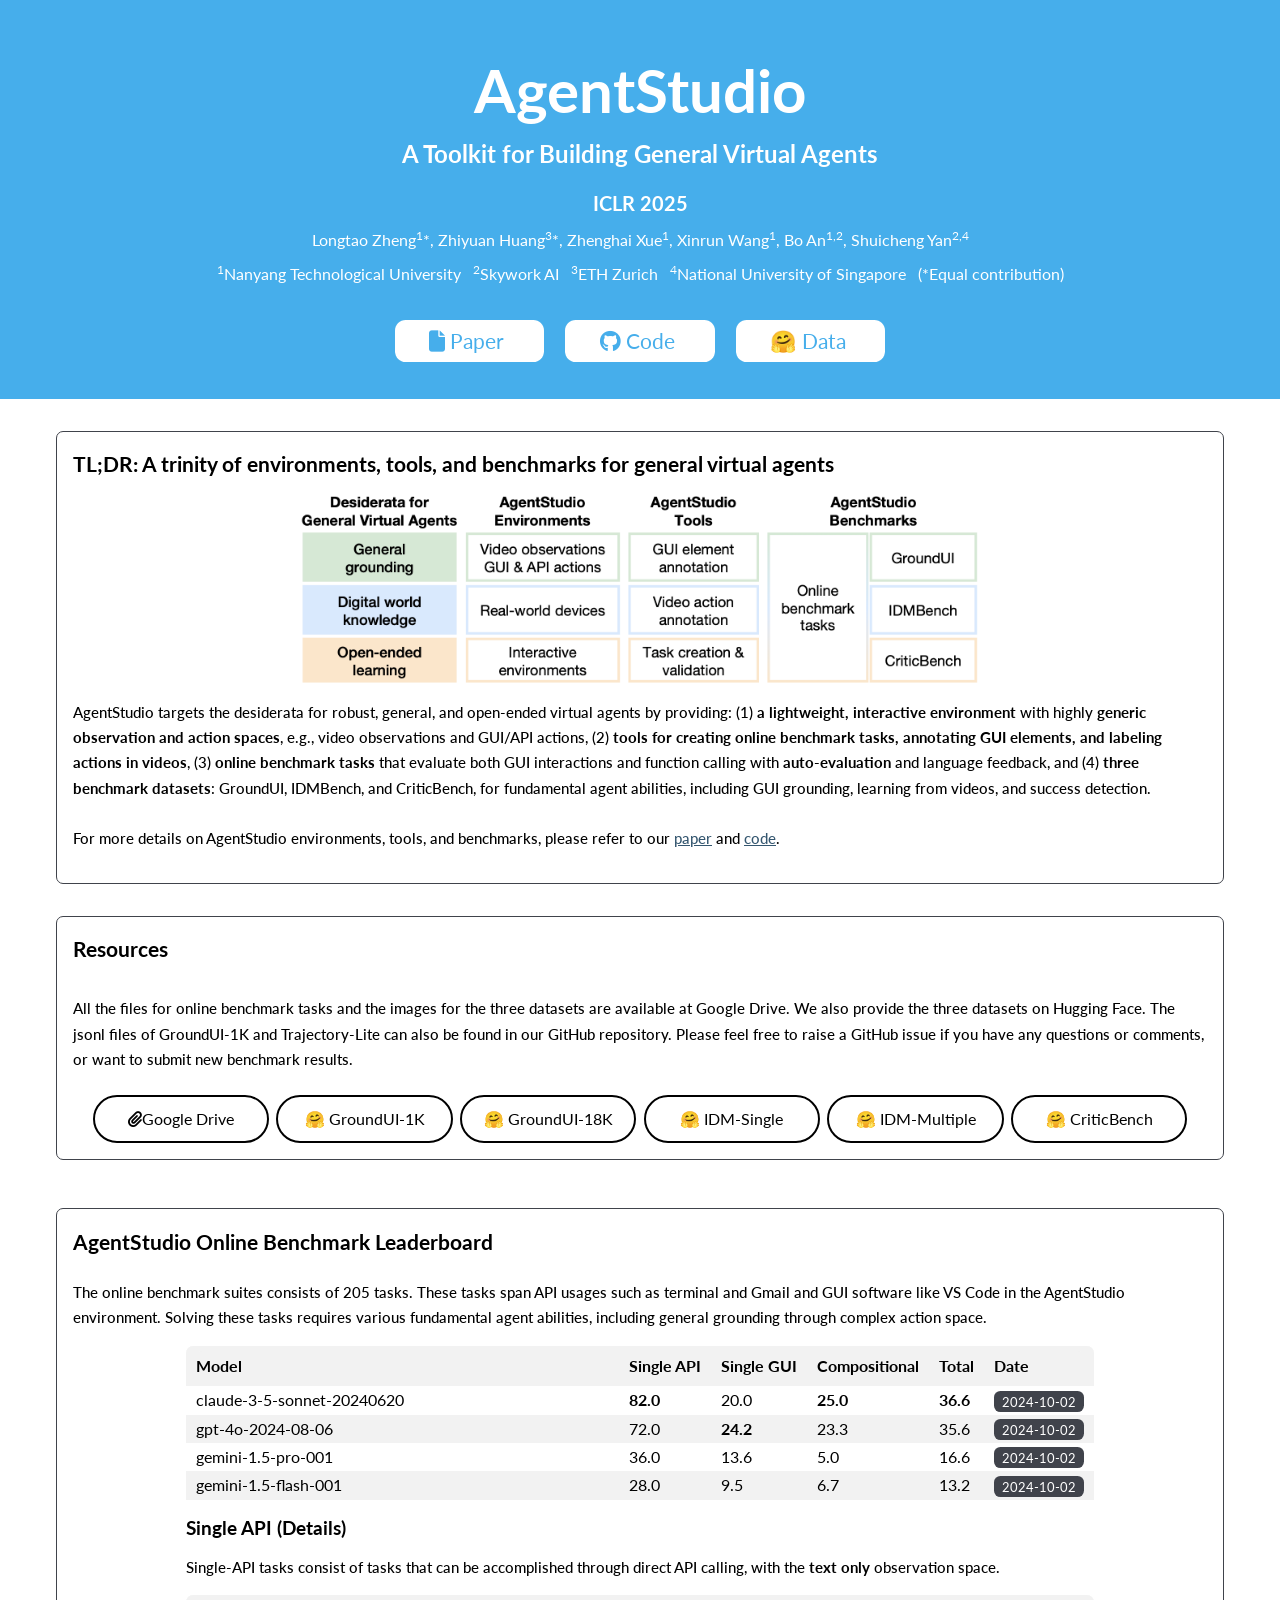
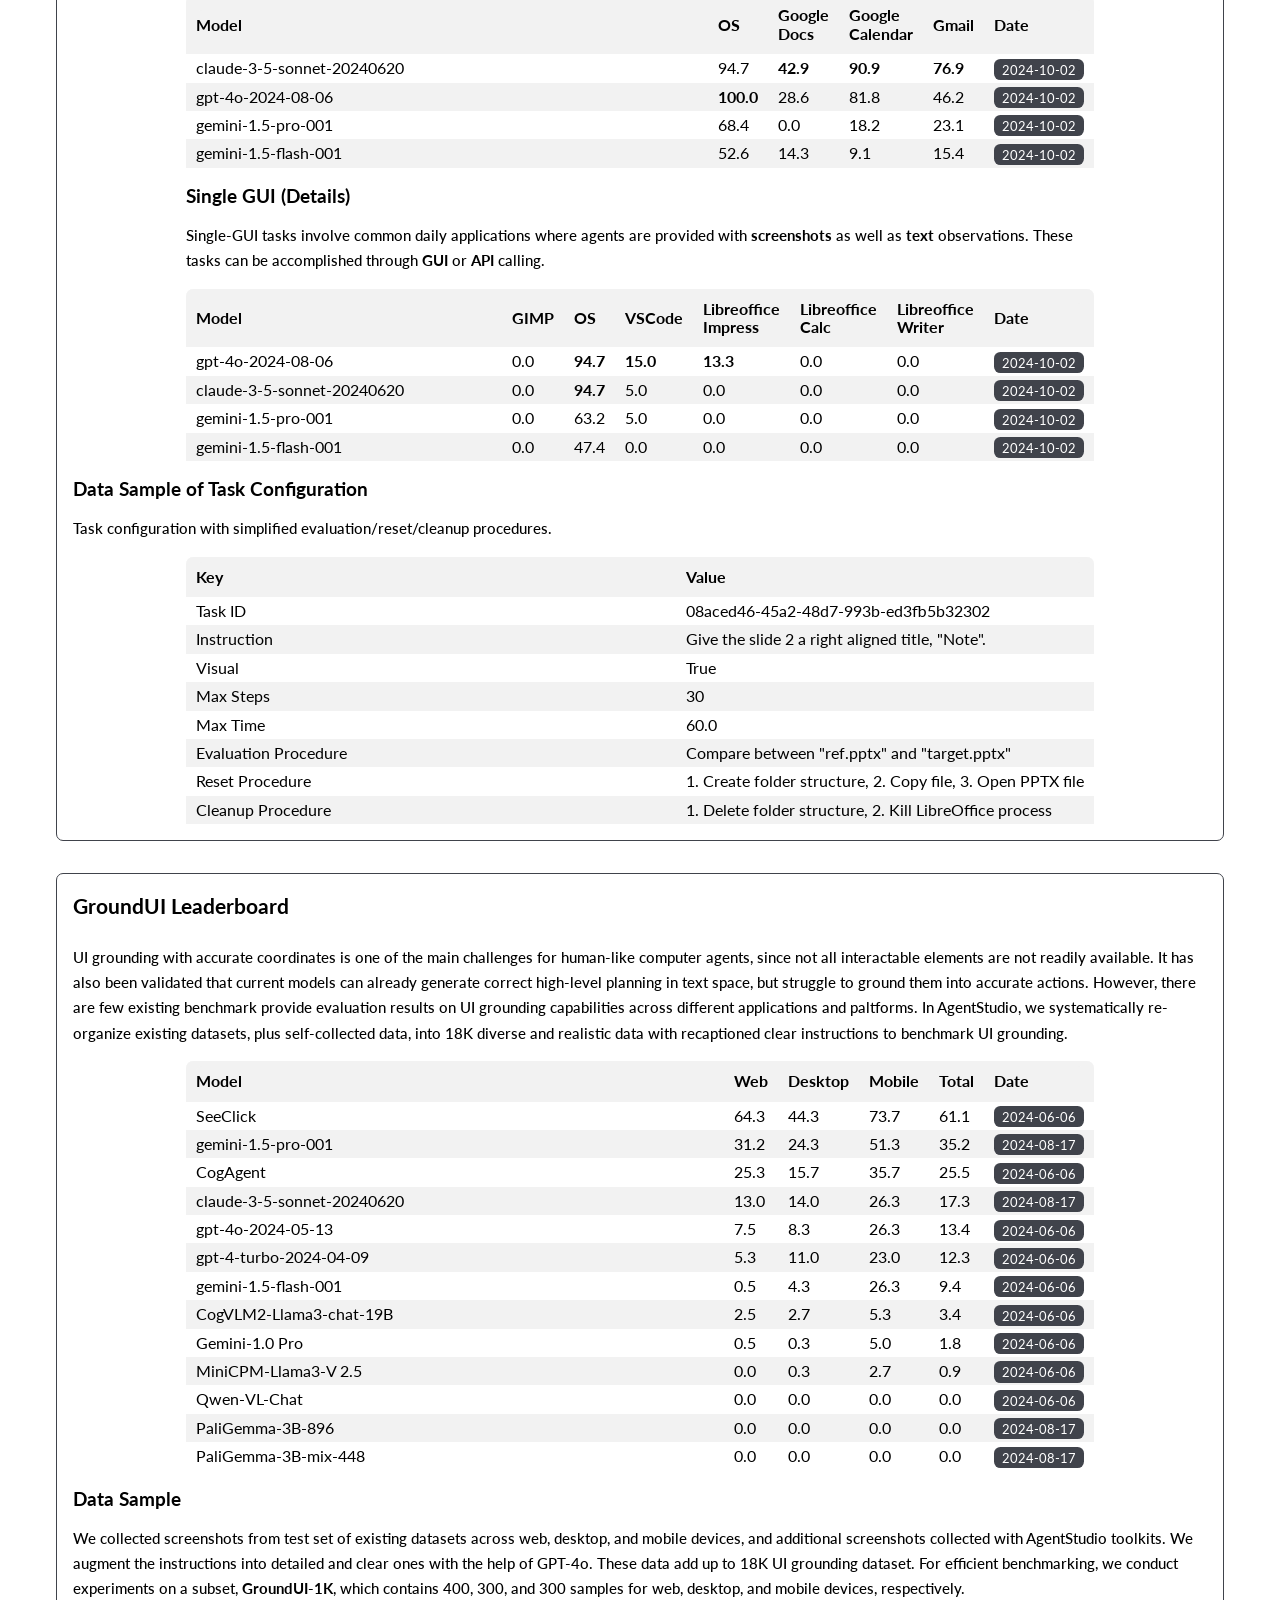
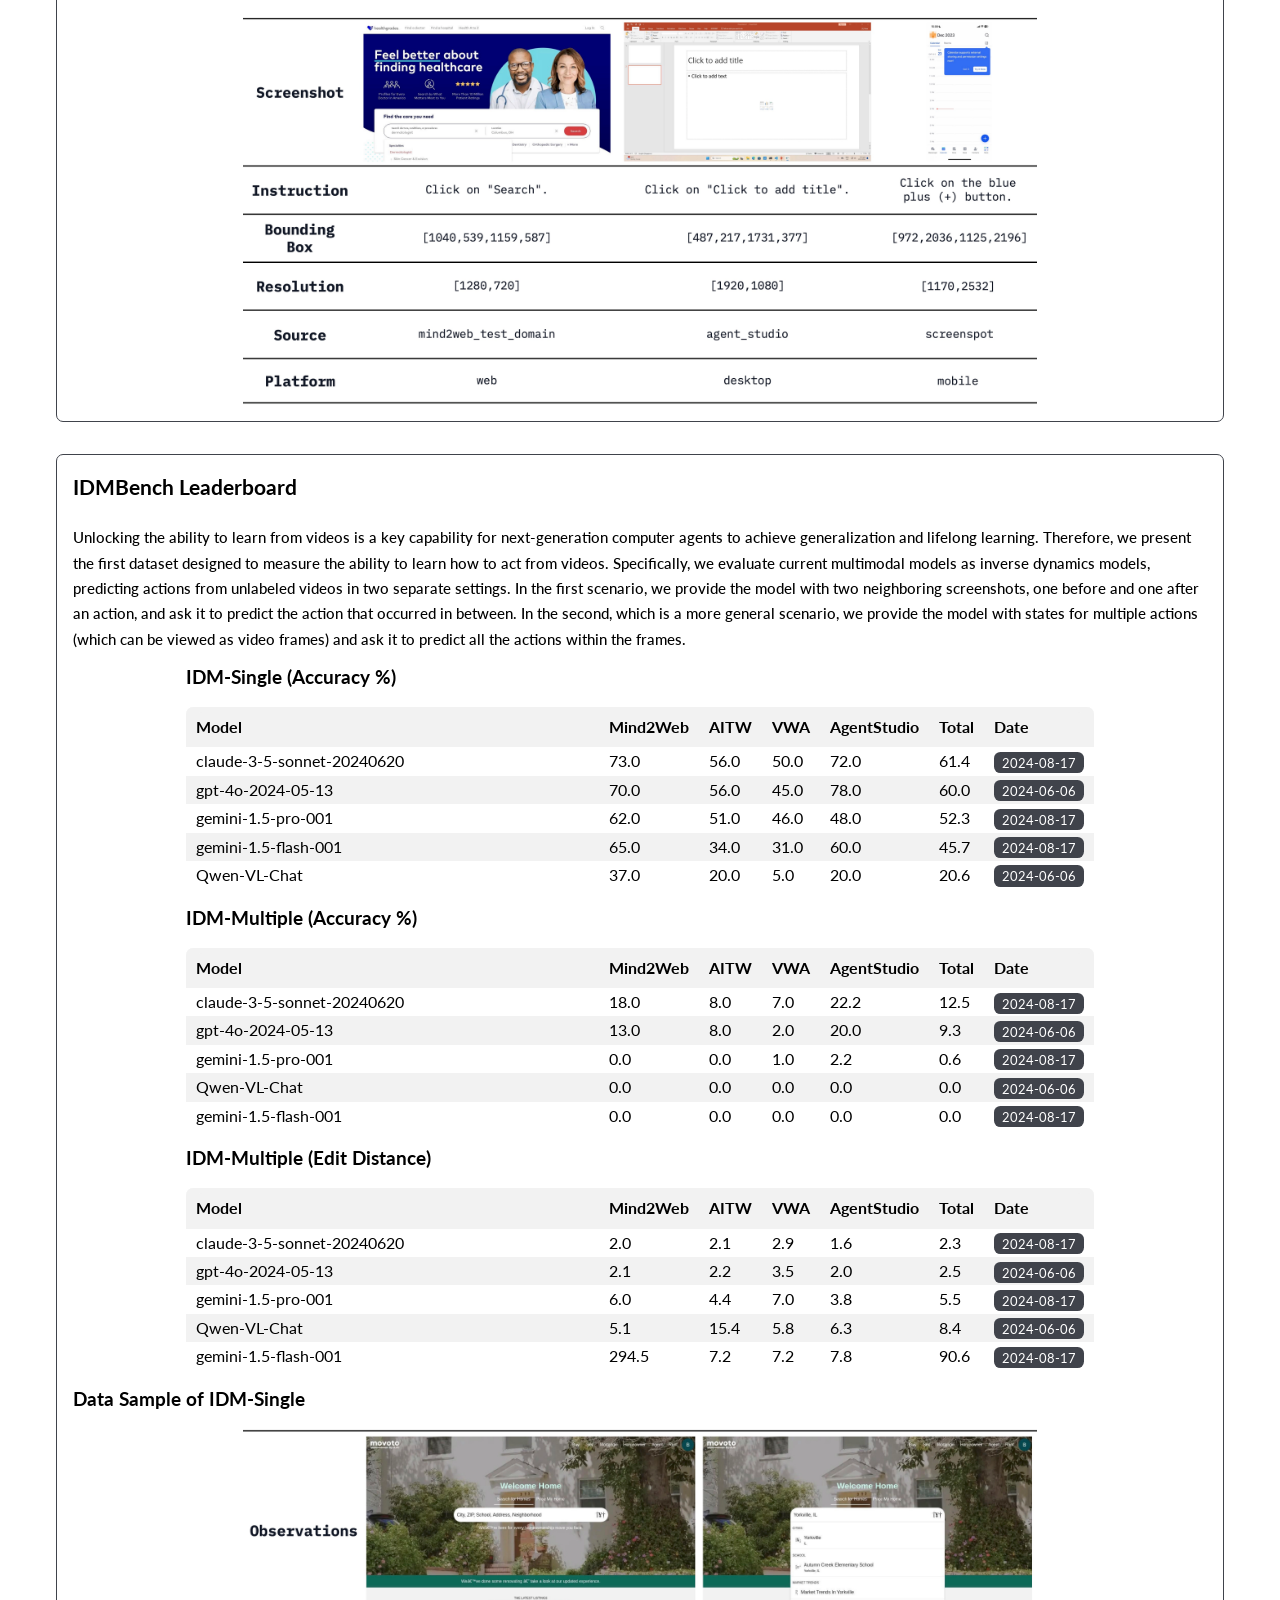
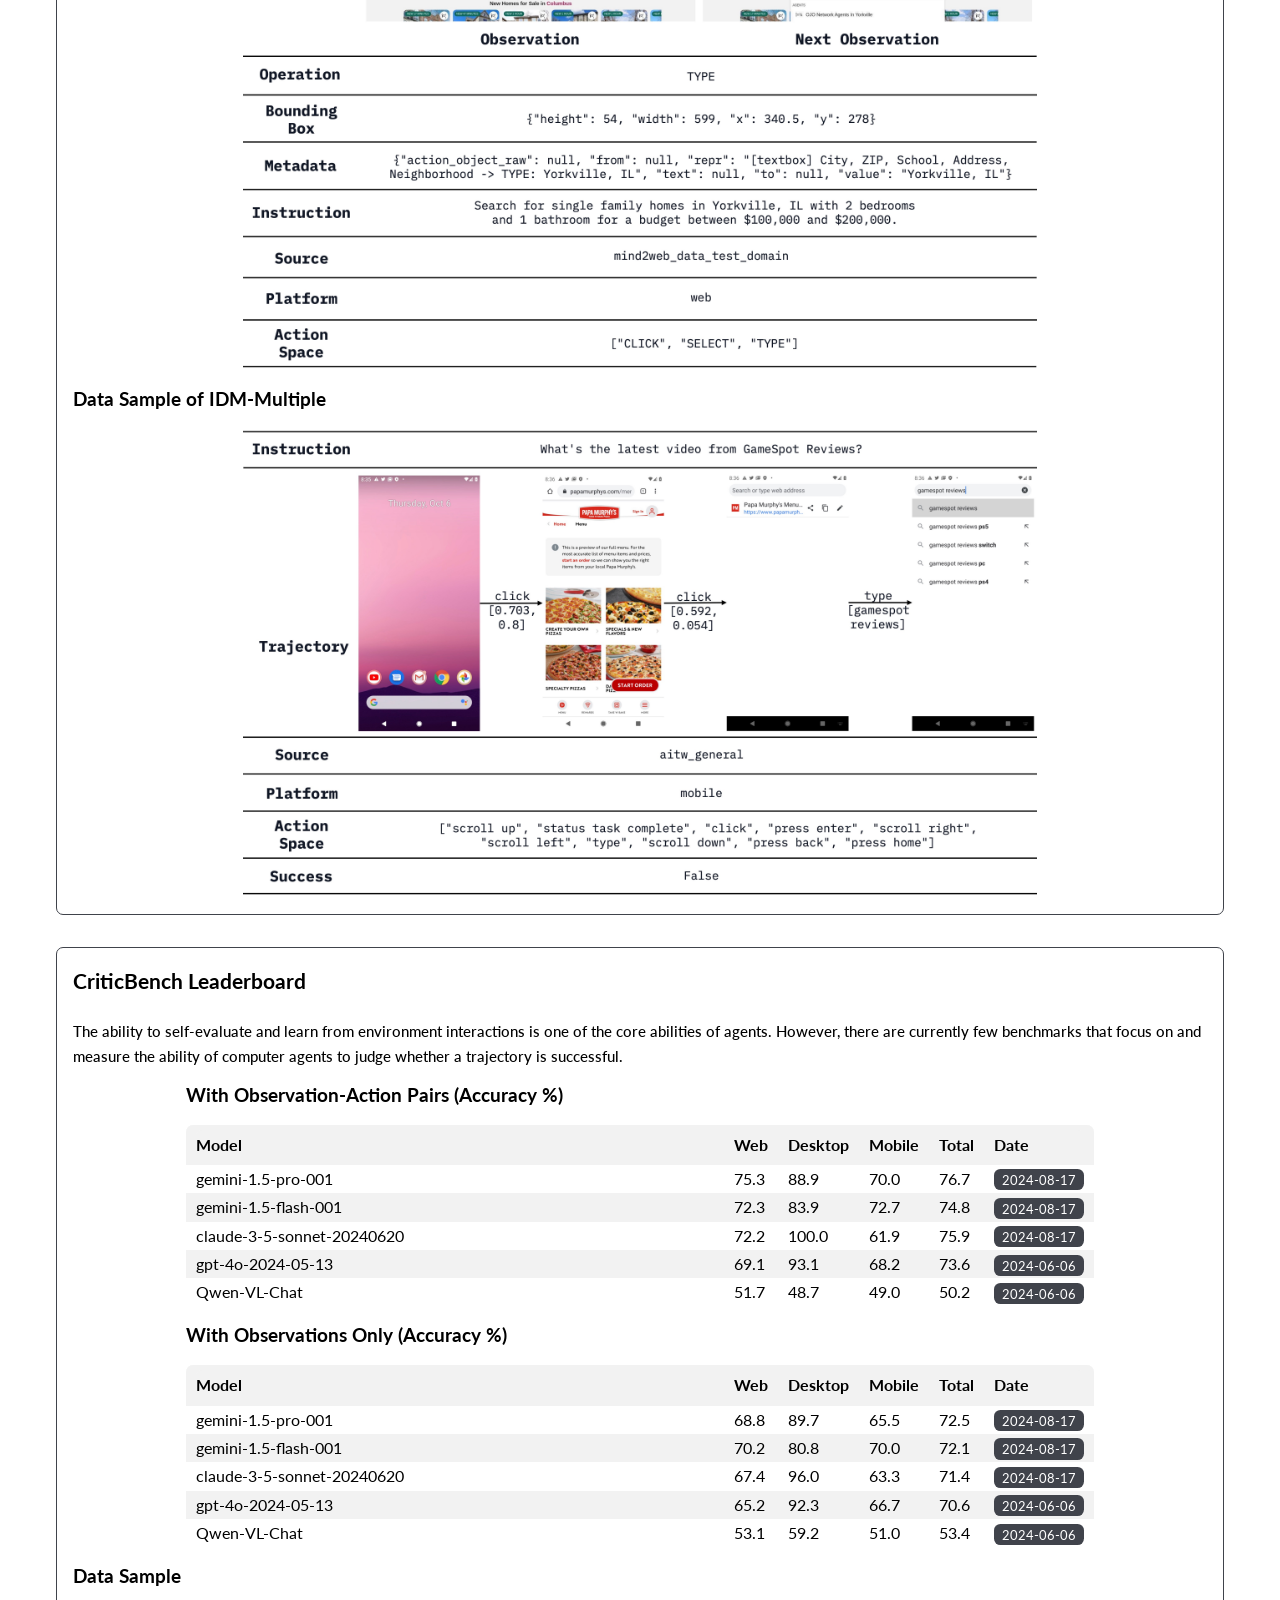
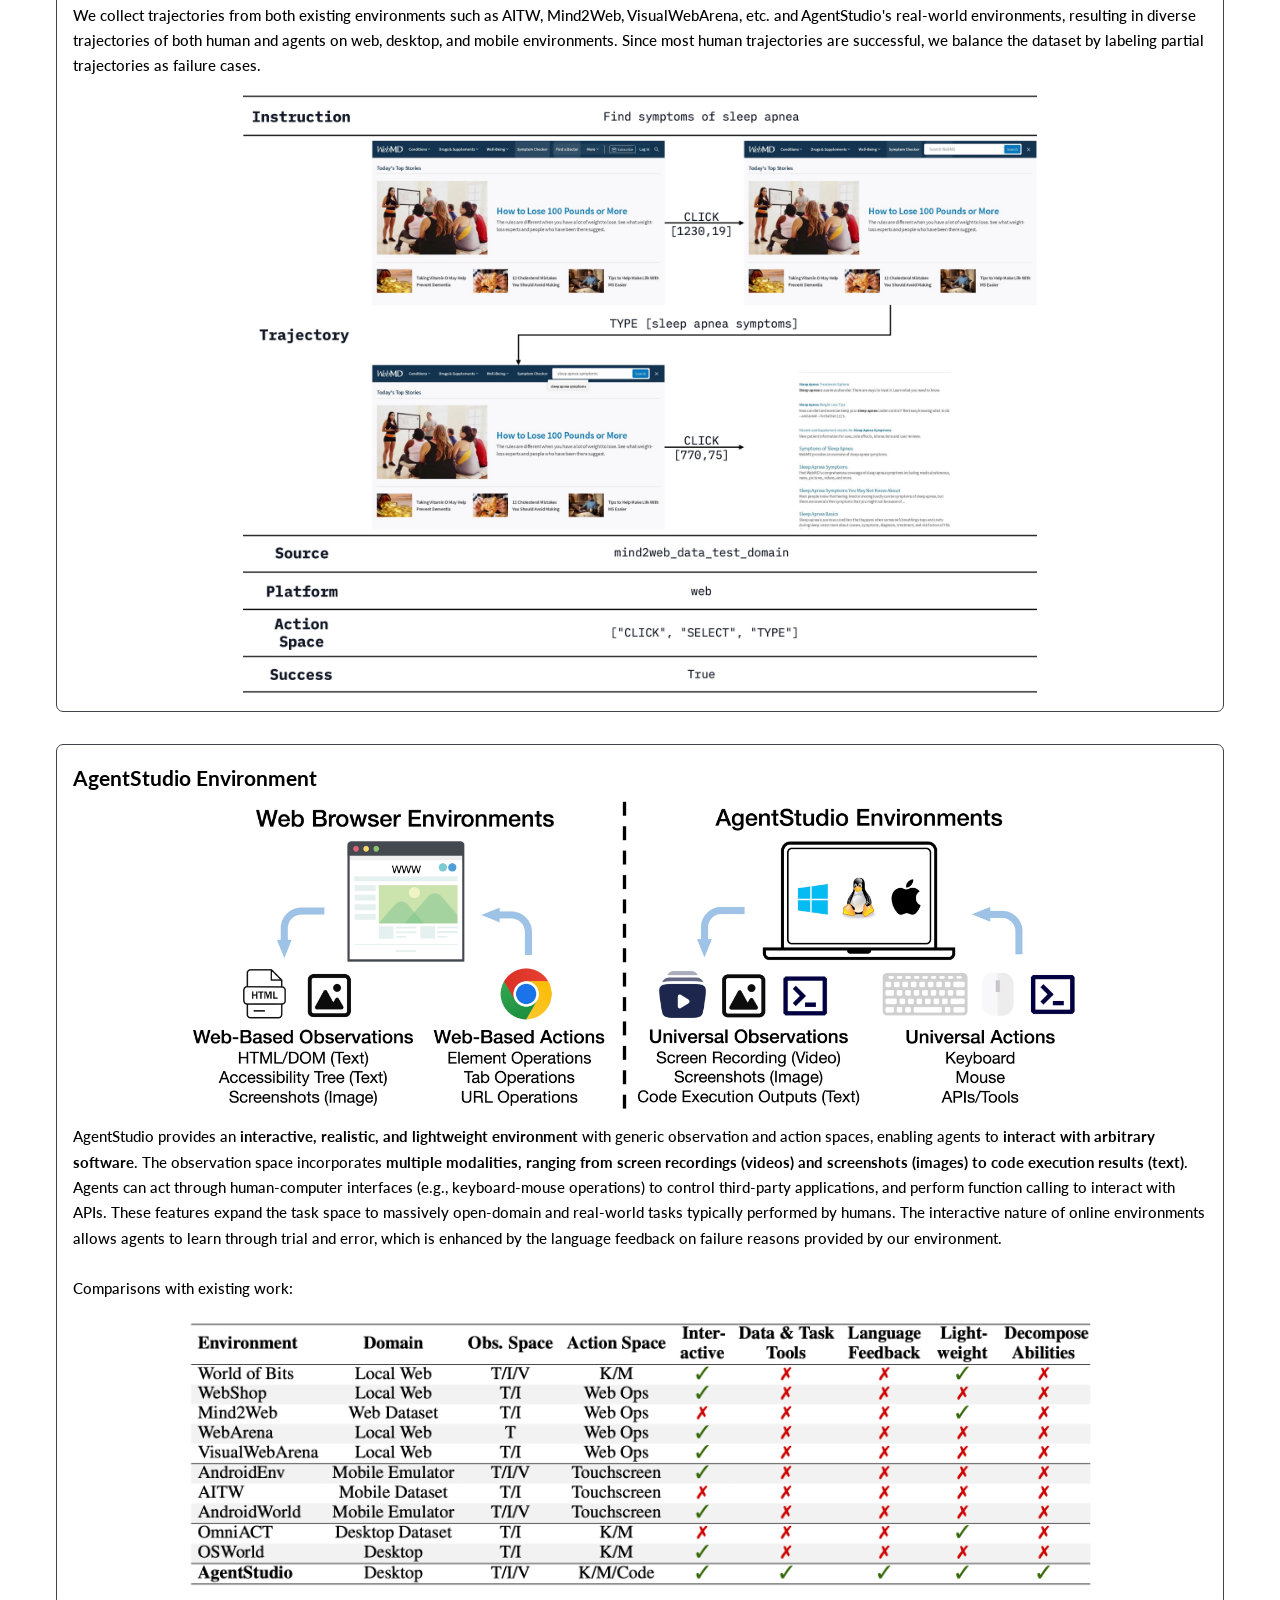
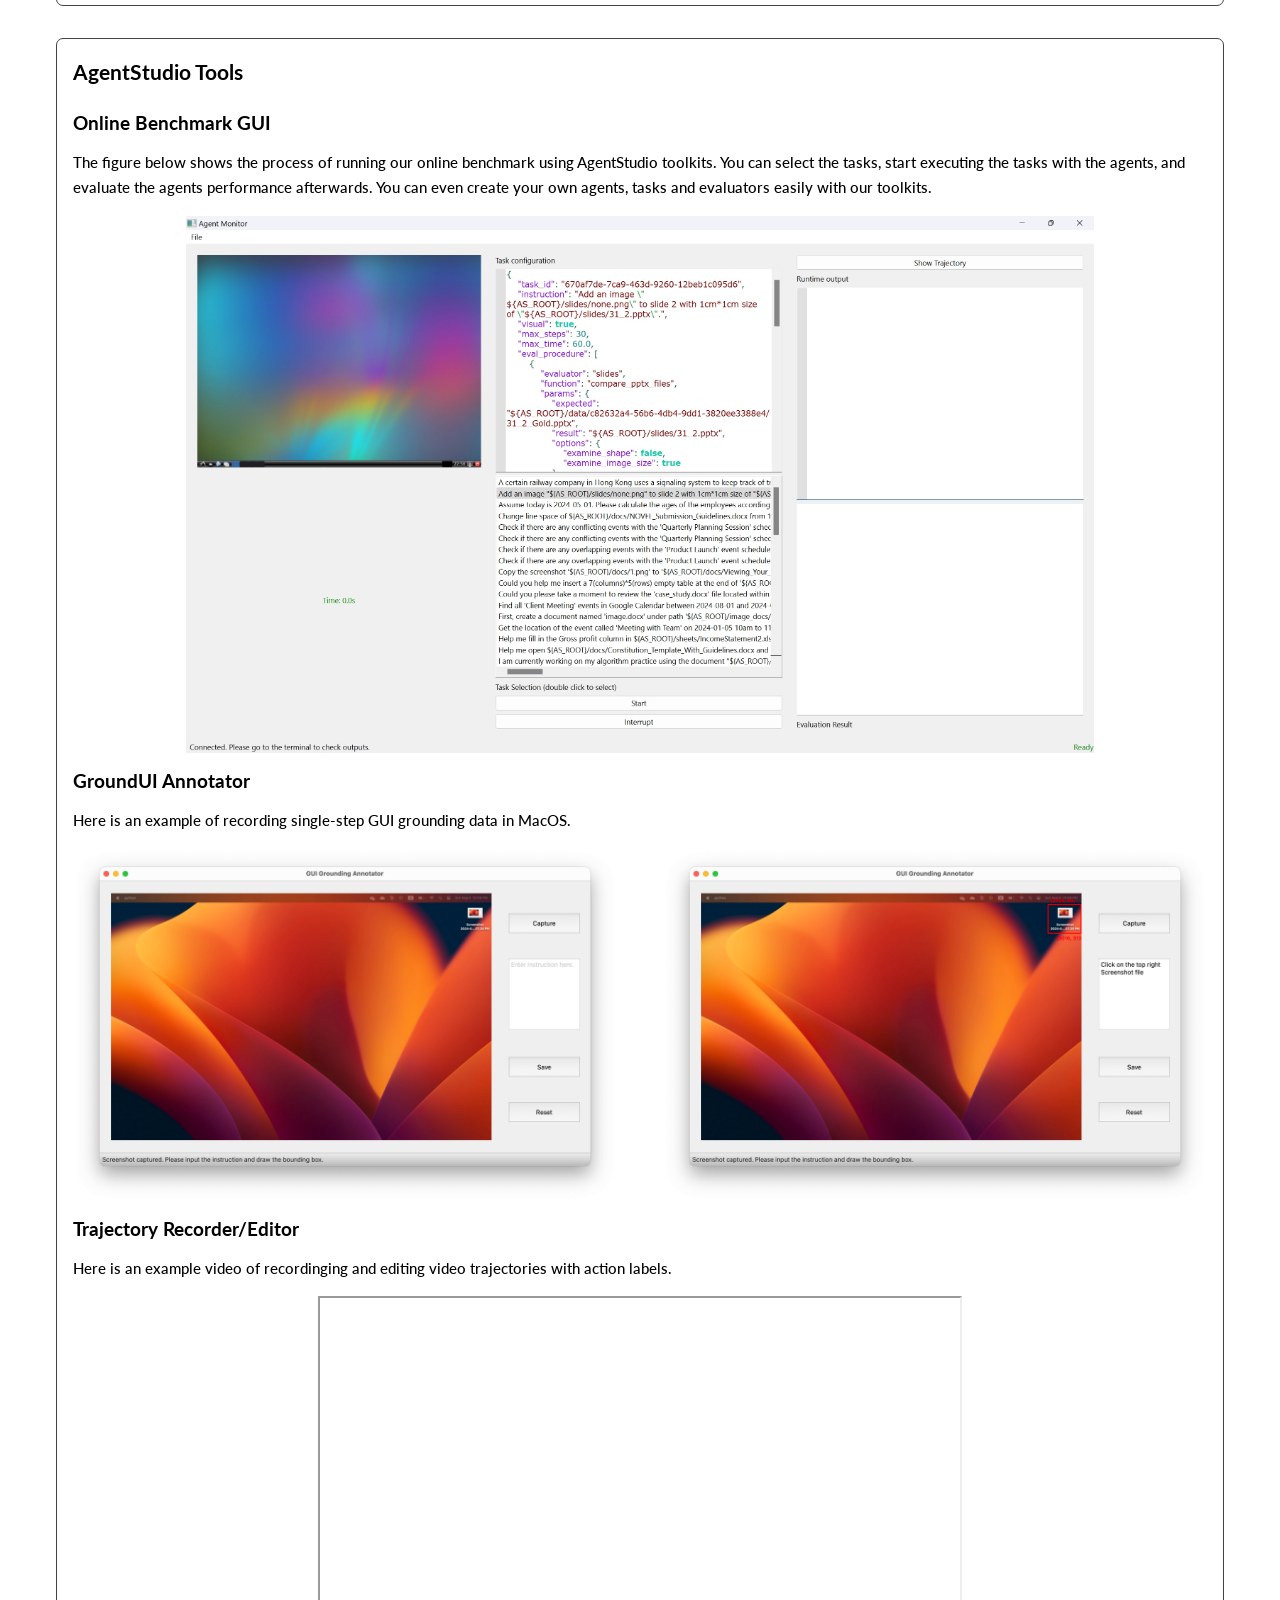
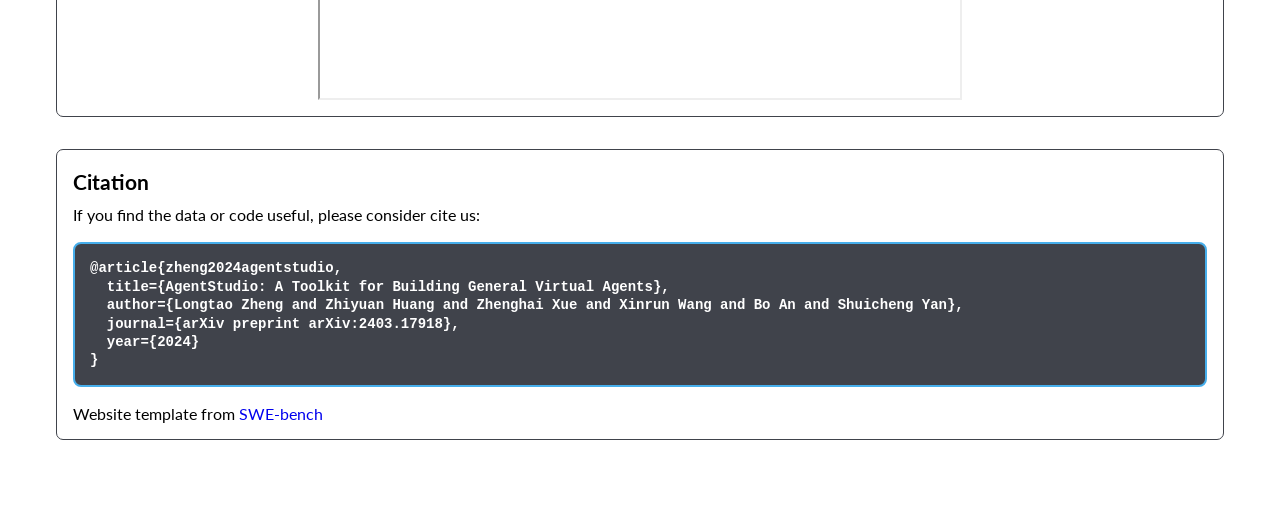
==== index.html @ 18154b4e "deploy: 5fea9f6eea9299289dfeb3d7332b1e1bef5c7fb3" ====
<!DOCTYPE html>
<html class="gpt-theme-light" style="--bigger-text-multiplier: 1.0; --chatgpt-widget-top: 85px; --gpt-ruler-color: #0000004c; --gpt-gmail-compose-btn-display: flex; --gpt-twitter-compose-btn-display: flex; --gpt-outlook-compose-btn-display: inline-block; --gpt-linkedin-compose-btn-display: flex;"><head><meta http-equiv="Content-Type" content="text/html; charset=UTF-8">
    
    <title>AgentStudio</title>
    <meta name="description" content="AgentStudio: A Toolkit for Building General Virtual Agents">
    <meta http-equiv="X-UA-Compatible" content="IE=edge,chrome=1">
    <meta name="viewport" content="width=device-width, initial-scale=1, maximum-scale=1, user-scalable=no">
    <meta property="og:image" content="/logo.png">
    <link rel="shortcut icon" href="./main_page_resources/favicon.ico" type="image/x-icon">
    <link rel="icon" href="./main_page_resources/favicon.ico" type="image/x-icon">
    <link rel="stylesheet" href="./main_page_resources/normalize.css">
    <link rel="stylesheet" href="./main_page_resources/fonts.css">
    <link rel="stylesheet" href="./main_page_resources/styles.css">
    <link rel="stylesheet" href="https://cdnjs.cloudflare.com/ajax/libs/font-awesome/6.2.0/css/all.min.css" integrity="..." crossorigin="anonymous">
    <!-- Google tag (gtag.js) -->
    <script async="" src="https://www.googletagmanager.com/gtag/js?id=G-H9XFCMDPNS"></script>
    <script>
      window.dataLayer = window.dataLayer || [];
      function gtag() {
        dataLayer.push(arguments);
      }
      gtag("js", new Date());

      gtag("config", "G-H9XFCMDPNS");
    </script>
  <style title="4a77c6fb-1431-4fb0-ba0e-f8fd626bd07b"></style></head>
  <body class="gpt-right-sidebar" data-new-gr-c-s-check-loaded="14.1181.0" data-gr-ext-installed="">
    <div id="ext-sidebar">
    <div class="close-chat lightMode-nav-close" style="--close2:url(chrome-extension://kdgdohgdbempjoicceeaaglaioadgfhe/../res/icons/ui/close2.png);--close:url(chrome-extension://kdgdohgdbempjoicceeaaglaioadgfhe/../res/icons/ui/close.png);"></div>
    </div>
  
    <div style="padding-bottom: 50px">
      <section style="background-color: var(--dark_accent_color)">
        <div class="content-wrapper title-wrapper" style="flex-direction: column">
          <div style="
              display: flex;
              flex-direction: row;
              align-items: center;
              padding-bottom: 15px;
            ">
            <h1 style="font-size: 60px; padding-top: 0.4em">AgentStudio</h1>
            <!-- <img src="./main_page_resources/agent-studio-logo-text-light.png" style="height: 100px; padding-top: 0em; padding-left: 0.5em"> -->
          </div>
          <h2>A Toolkit for Building General Virtual Agents</h2>
          <h3 style="font-size: 20px; padding-top: 1.2em">ICLR 2025</h3>
          <p style="text-align: center;margin-top:1em;">
            Longtao Zheng</a><sup>1</sup>*, Zhiyuan Huang</a><sup>3</sup>*, Zhenghai Xue</a><sup>1</sup>, Xinrun Wang</a><sup>1</sup>, Bo An</a><sup>1,2</sup>, Shuicheng Yan</a><sup>2,4</sup>
          </p>
          <p style="text-align: center;margin-top:1em;">
            <sup>1</sup>Nanyang Technological University &nbsp; <sup>2</sup>Skywork AI &nbsp; <sup>3</sup>ETH Zurich &nbsp; <sup>4</sup>National University of Singapore &nbsp; (*Equal contribution)
          </p>
          <div class="content-wrapper" style="margin-top: 2em">
            <a href="https://arxiv.org/abs/2403.17918">
              <button class="outline">
                <i class="fa-solid fa-file"></i> Paper&nbsp;
              </button>
            </a>
            <!-- <a href="https://github.com/ltzheng/agent-studio">
              <button class="outline">
                <i class="fab fa-github"></i> Code&nbsp;
              </button>
            </a> -->
            <a href="https://github.com/ltzheng/agent-studio">
              <button class="outline">
                <i class="fab fa-github"></i> Code&nbsp;
              </button>
            </a>
            <a href="https://huggingface.co/agent-studio">
              <button class="outline">
                🤗 Data&nbsp;
              </button>
            </a>
            <!-- <a href="https://huggingface.co/spaces/Skywork/agent-studio-leaderboard">
              <button class="outline">
                <i class="fa fa-upload"></i> Submit&nbsp;
              </button>
            </a> -->
          </div>
        </div>
      </section>
      <section class="main-container">
        <div class="content-wrapper">
          <div class="content-box">
            <h2 class="text-title">TL;DR: A trinity of environments, tools, and benchmarks for general virtual agents</h2>
            <img src="./main_page_resources/overview.png" style="width:60%;margin:auto;display:block;">
            <p class="text-content">
              AgentStudio targets the desiderata for robust, general, and open-ended virtual agents by providing: (1) <b>a lightweight, interactive environment</b> with highly <b>generic observation and action spaces</b>, e.g., video observations and GUI/API actions, (2) <b>tools for creating online benchmark tasks, annotating GUI elements, and labeling actions in videos</b>, (3) <b>online benchmark tasks</b> that evaluate both GUI interactions and function calling with <b>auto-evaluation</b> and language feedback, and (4) <b>three benchmark datasets</b>: GroundUI, IDMBench, and CriticBench, for fundamental agent abilities, including GUI grounding, learning from videos, and success detection.
              <br><br>
              For more details on AgentStudio environments, tools, and benchmarks, please refer to our <a href="https://arxiv.org/abs/2403.17918">paper</a> and <a href="https://github.com/ltzheng/agent-studio">code</a>.
            </p>
          </div>
        </div>
        <div class="content-wrapper">
          <div class="content-box">
            <h2 class="text-title">Resources</h2>
            <p class="text-content" style="margin-top:1em;">
              All the files for online benchmark tasks and the images for the three datasets are available at Google Drive. We also provide the three datasets on Hugging Face. The jsonl files of GroundUI-1K and Trajectory-Lite can also be found in our GitHub repository. Please feel free to raise a GitHub issue if you have any questions or comments, or want to submit new benchmark results.
            </p>
            <div class="content-wrapper" style="width: 100%">
              <div class="content-box column">
                <a style="width: 120%" href="https://drive.google.com/drive/folders/1XKDXwdWODCB2e80gflAgZiiBICqbgdeB?usp=sharing">
                  <div class="download"><i class="fa fa-paperclip"></i> Google Drive</div>
                </a>
              </div>
              <div class="content-box column">
                <a style="width: 120%" href="https://huggingface.co/datasets/agent-studio/GroundUI-1K">
                  <div class="download">🤗 GroundUI-1K</div>
                </a>
              </div>
              <div class="content-box column">
                <a style="width: 120%" href="https://huggingface.co/datasets/agent-studio/GroundUI-18K">
                  <div class="download">🤗 GroundUI-18K</div>
                </a>
              </div>
              <div class="content-box column">
                <a style="width: 120%" href="https://huggingface.co/datasets/agent-studio/IDM-Single">
                  <div class="download">🤗 IDM-Single</div>
                </a>
              </div>
              <div class="content-box column">
                <a style="width: 120%" href="https://huggingface.co/datasets/agent-studio/IDM-Multiple">
                  <div class="download">🤗 IDM-Multiple</div>
                </a>
              </div>
              <div class="content-box column">
                <a style="width: 120%" href="https://huggingface.co/datasets/agent-studio/SuccessDetection">
                  <div class="download">🤗 CriticBench</div>
                </a>
              </div>
            </div>
          </div>
        </div>
      </section>
      <section class="main-container">
        <div class="content-wrapper">
          <div class="content-box">
            <h2 class="text-title">AgentStudio Online Benchmark Leaderboard</h2>
            <p class="text-content">
              The online benchmark suites consists of 205 tasks. These tasks span API usages such as terminal and Gmail and GUI software like VS Code in the AgentStudio environment. Solving these tasks requires various fundamental agent abilities, including general grounding through complex action space.
            </p>
              <!-- <img src="./main_page_resources/ui_grounding_example.jpg" style="width:70%;margin:auto;display:block;"> -->
            <div class="tabcontent tabcontentall" style="display: block;width:80%;margin:auto;">
              <table class="table scrollable">
                <thead>
                  <tr>
                    <th><div class="sticky-header-content">Model</div></th>
                    <th><div class="sticky-header-content">Single API</div></th>
                    <th><div class="sticky-header-content">Single GUI</div></th>
                    <th><div class="sticky-header-content">Compositional</div></th>
                    <th><div class="sticky-header-content">Total</div></th>
                    <th><div class="sticky-header-content">Date</div></th>
                    <!-- <th><div class="sticky-header-content">Logs</div></th> -->
                  </tr>
                </thead>
                <tbody>
                  <tr>
                    <td>
                      <p class="model-type">claude-3-5-sonnet-20240620</p>
                    </td>
                    <td><p class="number"><strong>82.0</strong></p></td>
                    <td><p class="number">20.0</p></td>
                    <td><p class="number"><strong>25.0</strong></p></td>
                    <td><p class="number"><strong>36.6</strong></p></td>
                    <td><span class="label-date">2024-10-02</span></p></td>
                    <!-- <td><p style="text-align: center;">
                      <a href="">🔗</a>
                    </p></td> -->
                  </tr>
                  <tr>
                    <td>
                      <p class="model-type">gpt-4o-2024-08-06</p>
                    </td>
                    <td><p class="number">72.0</p></td>
                    <td><p class="number"><strong>24.2</strong></p></td>
                    <td><p class="number">23.3</p></td>
                    <td><p class="number">35.6</p></td>
                    <td><span class="label-date">2024-10-02</span></p></td>
                    <!-- <td><p style="text-align: center;">
                      <a href="">🔗</a>
                    </p></td> -->
                  </tr>
                  <tr>
                    <td>
                      <p class="model-type">gemini-1.5-pro-001</p>
                    </td>
                    <td><p class="number">36.0</p></td>
                    <td><p class="number">13.6</p></td>
                    <td><p class="number">5.0</p></td>
                    <td><p class="number">16.6</p></td>
                    <td><span class="label-date">2024-10-02</span></p></td>
                    <!-- <td><p style="text-align: center;">
                      <a href="">🔗</a>
                    </p></td> -->
                  </tr>
                  <tr>
                    <td>
                      <p class="model-type">gemini-1.5-flash-001</p>
                    </td>
                    <td><p class="number">28.0</p></td>
                    <td><p class="number">9.5</p></td>
                    <td><p class="number">6.7</p></td>
                    <td><p class="number">13.2</p></td>
                    <td><span class="label-date">2024-10-02</span></p></td>
                    <!-- <td><p style="text-align: center;">
                      <a href="">🔗</a>
                    </p></td> -->
                  </tr>
                </tbody>
              </table>
            </div>
            <br>
            <div class="tabcontent tabcontentall" style="display: block;width:80%;margin:auto;">
              <h3 class="text-subtitle">Single API (Details)</h3>
              <p class="text-content">
                Single-API tasks consist of tasks that can be accomplished through direct API calling, with the <strong>text only</strong> observation space.
              </p>
              <table class="table scrollable">
                <thead>
                  <tr>
                    <th><div class="sticky-header-content">Model</div></th>
                    <th><div class="sticky-header-content">OS</div></th>
                    <th><div class="sticky-header-content">Google<br>Docs</div></th>
                    <th><div class="sticky-header-content">Google<br>Calendar</div></th>
                    <th><div class="sticky-header-content">Gmail</div></th>
                    <th><div class="sticky-header-content">Date</div></th>
                    <!-- <th><div class="sticky-header-content">Logs</div></th> -->
                  </tr>
                </thead>
                <tbody>
                  <tr>
                    <td>
                      <p class="model-type">claude-3-5-sonnet-20240620</p>
                    </td>
                    <td><p class="number">94.7</p></td>
                    <td><p class="number"><strong>42.9</strong></p></td>
                    <td><p class="number"><strong>90.9</strong></p></td>
                    <td><p class="number"><strong>76.9</strong></p></td>
                    <td><span class="label-date">2024-10-02</span></p></td>
                    <!-- <td><p style="text-align: center;">
                      <a href="">🔗</a>
                    </p></td> -->
                  </tr>
                  <tr>
                    <td>
                      <p class="model-type">gpt-4o-2024-08-06</p>
                    </td>
                    <td><p class="number"><strong>100.0</strong></p></td>
                    <td><p class="number">28.6</p></td>
                    <td><p class="number">81.8</p></td>
                    <td><p class="number">46.2</p></td>
                    <td><span class="label-date">2024-10-02</span></p></td>
                    <!-- <td><p style="text-align: center;">
                      <a href="">🔗</a>
                    </p></td> -->
                  </tr>
                  <tr>
                    <td>
                      <p class="model-type">gemini-1.5-pro-001</p>
                    </td>
                    <td><p class="number">68.4</p></td>
                    <td><p class="number">0.0</p></td>
                    <td><p class="number">18.2</p></td>
                    <td><p class="number">23.1</p></td>
                    <td><span class="label-date">2024-10-02</span></p></td>
                    <!-- <td><p style="text-align: center;">
                      <a href="">🔗</a>
                    </p></td> -->
                  </tr>
                  <tr>
                    <td>
                      <p class="model-type">gemini-1.5-flash-001</p>
                    </td>
                    <td><p class="number">52.6</p></td>
                    <td><p class="number">14.3</p></td>
                    <td><p class="number">9.1</p></td>
                    <td><p class="number">15.4</p></td>
                    <td><span class="label-date">2024-10-02</span></p></td>
                    <!-- <td><p style="text-align: center;">
                      <a href="">🔗</a>
                    </p></td> -->
                  </tr>
                </tbody>
              </table>
            </div>
            <br>
            <div class="tabcontent tabcontentall" style="display: block;width:80%;margin:auto;">
              <h3 class="text-subtitle">Single GUI (Details)</h3>
              <p class="text-content">
                Single-GUI tasks involve common daily applications where agents are provided with <strong>screenshots</strong> as well as <strong>text</strong> observations. These tasks can be accomplished through <strong>GUI</strong> or <strong>API</strong> calling.
              </p>
              <table class="table scrollable">
                <thead>
                  <tr>
                    <th><div class="sticky-header-content">Model</div></th>
                    <th><div class="sticky-header-content">GIMP</div></th>
                    <th><div class="sticky-header-content">OS</div></th>
                    <th><div class="sticky-header-content">VSCode</div></th>
                    <th><div class="sticky-header-content">Libreoffice<br>Impress</div></th>
                    <th><div class="sticky-header-content">Libreoffice<br>Calc</div></th>
                    <th><div class="sticky-header-content">Libreoffice<br>Writer</div></th>
                    <th><div class="sticky-header-content">Date</div></th>
                    <!-- <th><div class="sticky-header-content">Logs</div></th> -->
                  </tr>
                </thead>
                <tbody>
                  <tr>
                    <td>
                      <p class="model-type">gpt-4o-2024-08-06</p>
                    </td>
                    <td><p class="number">0.0</p></td>
                    <td><p class="number"><strong>94.7</strong></p></td>
                    <td><p class="number"><strong>15.0</strong></p></td>
                    <td><p class="number"><strong>13.3</strong></p></td>
                    <td><p class="number">0.0</p></td>
                    <td><p class="number">0.0</p></td>
                    <td><span class="label-date">2024-10-02</span></p></td>
                    <!-- <td><p style="text-align: center;">
                      <a href="">🔗</a>
                    </p></td> -->
                  </tr>
                  <tr>
                    <td>
                      <p class="model-type">claude-3-5-sonnet-20240620</p>
                    </td>
                    <td><p class="number">0.0</p></td>
                    <td><p class="number"><strong>94.7</strong></p></td>
                    <td><p class="number">5.0</p></td>
                    <td><p class="number">0.0</p></td>
                    <td><p class="number">0.0</p></td>
                    <td><p class="number">0.0</p></td>
                    <td><span class="label-date">2024-10-02</span></p></td>
                    <!-- <td><p style="text-align: center;">
                      <a href="">🔗</a>
                    </p></td> -->
                  </tr>
                  <tr>
                    <td>
                      <p class="model-type">gemini-1.5-pro-001</p>
                    </td>
                    <td><p class="number">0.0</p></td>
                    <td><p class="number">63.2</p></td>
                    <td><p class="number">5.0</p></td>
                    <td><p class="number">0.0</p></td>
                    <td><p class="number">0.0</p></td>
                    <td><p class="number">0.0</p></td>
                    <td><span class="label-date">2024-10-02</span></p></td>
                    <!-- <td><p style="text-align: center;">
                      <a href="">🔗</a>
                    </p></td> -->
                  </tr>
                  <tr>
                    <td>
                      <p class="model-type">gemini-1.5-flash-001</p>
                    </td>
                    <td><p class="number">0.0</p></td>
                    <td><p class="number">47.4</p></td>
                    <td><p class="number">0.0</p></td>
                    <td><p class="number">0.0</p></td>
                    <td><p class="number">0.0</p></td>
                    <td><p class="number">0.0</p></td>
                    <td><span class="label-date">2024-10-02</span></p></td>
                    <!-- <td><p style="text-align: center;">
                      <a href="">🔗</a>
                    </p></td> -->
                  </tr>
                </tbody>
              </table>
            </div>
            <br>
            <h3 class="text-title">Data Sample of Task Configuration</h3>
              <p class="text-content">
                Task configuration with simplified evaluation/reset/cleanup procedures.
              </p>
              <!-- <img src="./main_page_resources/ui_grounding_example.jpg" style="width:70%;margin:auto;display:block;"> -->
              <div class="tabcontent tabcontentall" style="display: block;width:80%;margin:auto;">
                <table class="table scrollable">
                  <thead>
                    <tr>
                      <th><div class="sticky-header-content">Key</div></th>
                      <th><div class="sticky-header-content">Value</div></th>
                    </tr>
                  </thead>
                  <tbody>
                    <tr>
                      <td><p class="model-type">Task ID</p></td>
                      <td><p class="number">08aced46-45a2-48d7-993b-ed3fb5b32302</p></td>
                    </tr>
                    <tr>
                      <td><p class="model-type">Instruction</p></td>
                      <td><p class="number">Give the slide 2 a right aligned title, "Note".</p></td>
                    </tr>
                    <tr>
                      <td><p class="model-type">Visual</p></td>
                      <td><p class="number">True</p></td>
                    </tr>
                    <tr>
                      <td><p class="model-type">Max Steps</p></td>
                      <td><p class="number">30</p></td>
                    </tr>
                    <tr>
                      <td><p class="model-type">Max Time</p></td>
                      <td><p class="number">60.0</p></td>
                    </tr>
                    <tr>
                      <td><p class="model-type">Evaluation Procedure</p></td>
                      <td><p class="number">Compare between "ref.pptx" and "target.pptx"</p></td>
                    </tr>
                    <tr>
                      <td><p class="model-type">Reset Procedure</p></td>
                      <td><p class="number">1. Create folder structure, 2. Copy file, 3. Open PPTX file</p></td>
                    </tr>
                    <tr>
                      <td><p class="model-type">Cleanup Procedure</p></td>
                      <td><p class="number">1. Delete folder structure, 2. Kill LibreOffice process</p></td>
                    </tr>
                  </tbody>
                </table>
              </div>
          </div>
        </div>
        <div class="content-wrapper">
          <div class="content-box">
            <h2 class="text-title">GroundUI Leaderboard</h2>
            <p class="text-content">
              UI grounding with accurate coordinates is one of the main challenges for human-like computer agents, since not all interactable elements are not readily available. It has also been validated that current models can already generate correct high-level planning in text space, but struggle to ground them into accurate actions. However, there are few existing benchmark provide evaluation results on UI grounding capabilities across different applications and paltforms. In AgentStudio, we systematically re-organize existing datasets, plus self-collected data, into 18K diverse and realistic data with recaptioned clear instructions to benchmark UI grounding.
            </p>
            <div class="tabcontent tabcontentall" style="display: block;width:80%;margin:auto;">
              <table class="table scrollable">
                <thead>
                  <tr>
                    <th><div class="sticky-header-content">Model</div></th>
                    <th><div class="sticky-header-content">Web</div></th>
                    <th><div class="sticky-header-content">Desktop</div></th>
                    <th><div class="sticky-header-content">Mobile</div></th>
                    <th><div class="sticky-header-content">Total</div></th>
                    <th><div class="sticky-header-content">Date</div></th>
                    <!-- <th><div class="sticky-header-content">Logs</div></th> -->
                  </tr>
                </thead>
                <tbody>
                  <tr>
                    <td>
                      <p class="model-type">SeeClick</p>
                    </td>
                    <td><p class="number">64.3</p></td>
                    <td><p class="number">44.3</p></td>
                    <td><p class="number">73.7</p></td>
                    <td><p class="number">61.1</p></td>
                    <td><span class="label-date">2024-06-06</span></p></td>
                    <!-- <td><p style="text-align: center;">
                      <a href="">🔗</a>
                    </p></td> -->
                  </tr>
<tr>
                    <td>
                      <p class="model-type">gemini-1.5-pro-001</p>
                    </td>
                    <td><p class="number">31.2</p></td>
                    <td><p class="number">24.3</p></td>
                    <td><p class="number">51.3</p></td>
                    <td><p class="number">35.2</p></td>
                    <td><span class="label-date">2024-08-17</span></p></td>
                    <!-- <td><p style="text-align: center;">
                      <a href="">🔗</a>
                    </p></td> -->
                  </tr>
                  <tr>
                    <td>
                      <p class="model-type">CogAgent</p>
                    </td>
                    <td><p class="number">25.3</p></td>
                    <td><p class="number">15.7</p></td>
                    <td><p class="number">35.7</p></td>
                    <td><p class="number">25.5</p></td>
                    <td><span class="label-date">2024-06-06</span></p></td>
                    <!-- <td><p style="text-align: center;">
                      <a href="">🔗</a>
                    </p></td> -->
                  </tr>
<tr>
                    <td>
                      <p class="model-type">claude-3-5-sonnet-20240620</p>
                    </td>
                    <td><p class="number">13.0</p></td>
                    <td><p class="number">14.0</p></td>
                    <td><p class="number">26.3</p></td>
                    <td><p class="number">17.3</p></td>
                    <td><span class="label-date">2024-08-17</span></p></td>
                    <!-- <td><p style="text-align: center;">
                      <a href="">🔗</a>
                    </p></td> -->
                  </tr>
                  <tr>
                    <td>
                      <p class="model-type">gpt-4o-2024-05-13</p>
                    </td>
                    <td><p class="number">7.5</p></td>
                    <td><p class="number">8.3</p></td>
                    <td><p class="number">26.3</p></td>
                    <td><p class="number">13.4</p></td>
                    <td><span class="label-date">2024-06-06</span></p></td>
                    <!-- <td><p style="text-align: center;">
                      <a href="">🔗</a>
                    </p></td> -->
                  </tr>
                  <tr>
                    <td>
                      <p class="model-type">gpt-4-turbo-2024-04-09</p>
                    </td>
                    <td><p class="number">5.3</p></td>
                    <td><p class="number">11.0</p></td>
                    <td><p class="number">23.0</p></td>
                    <td><p class="number">12.3</p></td>
                    <td><span class="label-date">2024-06-06</span></p></td>
                    <!-- <td><p style="text-align: center;">
                      <a href="">🔗</a>
                    </p></td> -->
                  </tr>
                  <tr>
                    <td>
                      <p class="model-type">gemini-1.5-flash-001</p>
                    </td>
                    <td><p class="number">0.5</p></td>
                    <td><p class="number">4.3</p></td>
                    <td><p class="number">26.3</p></td>
                    <td><p class="number">9.4</p></td>
                    <td><span class="label-date">2024-06-06</span></p></td>
                    <!-- <td><p style="text-align: center;">
                      <a href="">🔗</a>
                    </p></td> -->
                  </tr>
                  <tr>
                    <td>
                      <p class="model-type">CogVLM2-Llama3-chat-19B</p>
                    </td>
                    <td><p class="number">2.5</p></td>
                    <td><p class="number">2.7</p></td>
                    <td><p class="number">5.3</p></td>
                    <td><p class="number">3.4</p></td>
                    <td><span class="label-date">2024-06-06</span></p></td>
                    <!-- <td><p style="text-align: center;">
                      <a href="">🔗</a>
                    </p></td> -->
                  </tr>
                  <tr>
                    <td>
                      <p class="model-type">Gemini-1.0 Pro</p>
                    </td>
                    <td><p class="number">0.5</p></td>
                    <td><p class="number">0.3</p></td>
                    <td><p class="number">5.0</p></td>
                    <td><p class="number">1.8</p></td>
                    <td><span class="label-date">2024-06-06</span></p></td>
                    <!-- <td><p style="text-align: center;">
                      <a href="">🔗</a>
                    </p></td> -->
                  </tr>
                  <tr>
                    <td>
                      <p class="model-type">MiniCPM-Llama3-V 2.5</p>
                    </td>
                    <td><p class="number">0.0</p></td>
                    <td><p class="number">0.3</p></td>
                    <td><p class="number">2.7</p></td>
                    <td><p class="number">0.9</p></td>
                    <td><span class="label-date">2024-06-06</span></p></td>
                    <!-- <td><p style="text-align: center;">
                      <a href="">🔗</a>
                    </p></td> -->
                  </tr>
                  <tr>
                    <td>
                      <p class="model-type">Qwen-VL-Chat</p>
                    </td>
                    <td><p class="number">0.0</p></td>
                    <td><p class="number">0.0</p></td>
                    <td><p class="number">0.0</p></td>
                    <td><p class="number">0.0</p></td>
                    <td><span class="label-date">2024-06-06</span></p></td>
                    <!-- <td><p style="text-align: center;">
                      <a href="">🔗</a>
                    </p></td> -->
                  </tr>
<tr>
                    <td>
                      <p class="model-type">PaliGemma-3B-896</p>
                    </td>
                    <td><p class="number">0.0</p></td>
                    <td><p class="number">0.0</p></td>
                    <td><p class="number">0.0</p></td>
                    <td><p class="number">0.0</p></td>
                    <td><span class="label-date">2024-08-17</span></p></td>
                    <!-- <td><p style="text-align: center;">
                      <a href="">🔗</a>
                    </p></td> -->
                  </tr>
                  <tr>
                    <td>
                      <p class="model-type">PaliGemma-3B-mix-448</p>
                    </td>
                    <td><p class="number">0.0</p></td>
                    <td><p class="number">0.0</p></td>
                    <td><p class="number">0.0</p></td>
                    <td><p class="number">0.0</p></td>
                    <td><span class="label-date">2024-08-17</span></p></td>
                    <!-- <td><p style="text-align: center;">
                      <a href="">🔗</a>
                    </p></td> -->
                  </tr>
                </tbody>
              </table>
            </div>
            <br>
            <h3 class="text-title">Data Sample</h3>
              <p class="text-content">
                We collected screenshots from test set of existing datasets across web, desktop, and mobile devices, and additional screenshots collected with AgentStudio toolkits. We augment the instructions into detailed and clear ones with the help of GPT-4o. These data add up to 18K UI grounding dataset. For efficient benchmarking, we conduct experiments on a subset, <strong>GroundUI-1K</strong>, which contains 400, 300, and 300 samples for web, desktop, and mobile devices, respectively.
              </p>
              <img src="./main_page_resources/ui_grounding_example.jpg" style="width:70%;margin:auto;display:block;">
          </div>
        </div>
        <div class="content-wrapper">
          <div class="content-box">
            <h2 class="text-title">IDMBench Leaderboard</h2>
            <p class="text-content">
              Unlocking the ability to learn from videos is a key capability for next-generation computer agents to achieve generalization and lifelong learning. Therefore, we present the first dataset designed to measure the ability to learn how to act from videos. Specifically, we evaluate current multimodal models as inverse dynamics models, predicting actions from unlabeled videos in two separate settings. In the first scenario, we provide the model with two neighboring screenshots, one before and one after an action, and ask it to predict the action that occurred in between. In the second, which is a more general scenario, we provide the model with states for multiple actions (which can be viewed as video frames) and ask it to predict all the actions within the frames.
            </p>
            <div class="tabcontent tabcontentall" style="display: block;width:80%;margin:auto;">
              <h3 class="text-subtitle">IDM-Single (Accuracy %)</h3>
              <br>
              <table class="table scrollable">
                <thead>
                  <tr>
                    <th><div class="sticky-header-content">Model</div></th>
                    <th><div class="sticky-header-content">Mind2Web</div></th>
                    <th><div class="sticky-header-content">AITW</div></th>
                    <th><div class="sticky-header-content">VWA</div></th>
                    <th><div class="sticky-header-content">AgentStudio</div></th>
                    <th><div class="sticky-header-content">Total</div></th>
                    <th><div class="sticky-header-content">Date</div></th>
                    <!-- <th><div class="sticky-header-content">Logs</div></th> -->
                  </tr>
                </thead>
                <tbody>
                  <tr>
                    <td><p class="model-type">claude-3-5-sonnet-20240620</p></td>
                    <td><p class="number">73.0</p></td>
                    <td><p class="number">56.0</p></td>
                    <td><p class="number">50.0</p></td>
                    <td><p class="number">72.0</p></td>
                    <td><p class="number">61.4</p></td>
                    <td><span class="label-date">2024-08-17</span></p></td>
                    <!-- <td><p style="text-align: center;">
                      <a href="">🔗</a>
                    </p></td> -->
                  </tr>
                  <tr>
                    <td><p class="model-type">gpt-4o-2024-05-13</p></td>
                    <td><p class="number">70.0</p></td>
                    <td><p class="number">56.0</p></td>
                    <td><p class="number">45.0</p></td>
                    <td><p class="number">78.0</p></td>
                    <td><p class="number">60.0</p></td>
                    <td><span class="label-date">2024-06-06</span></p></td>
                                        <!-- <td><p style="text-align: center;">
                      <a href="">🔗</a>
                    </p></td> -->
                  </tr>
                  <tr>
                    <td><p class="model-type">gemini-1.5-pro-001</p></td>
                    <td><p class="number">62.0</p></td>
                    <td><p class="number">51.0</p></td>
                    <td><p class="number">46.0</p></td>
                    <td><p class="number">48.0</p></td>
                    <td><p class="number">52.3</p></td>
                    <td><span class="label-date">2024-08-17</span></p></td>
                    <!-- <td><p style="text-align: center;">
                      <a href="">🔗</a>
                    </p></td> -->
                  </tr>
                  <tr>
                    <td><p class="model-type">gemini-1.5-flash-001</p></td>
                    <td><p class="number">65.0</p></td>
                    <td><p class="number">34.0</p></td>
                    <td><p class="number">31.0</p></td>
                    <td><p class="number">60.0</p></td>
                    <td><p class="number">45.7</p></td>
                    <td><span class="label-date">2024-08-17</span></p></td>
                    <!-- <td><p style="text-align: center;">
                      <a href="">🔗</a>
                    </p></td> -->
                  </tr>
                  <tr>
                    <td><p class="model-type">Qwen-VL-Chat</p></td>
                    <td><p class="number">37.0</p></td>
                    <td><p class="number">20.0</p></td>
                    <td><p class="number">5.0</p></td>
                    <td><p class="number">20.0</p></td>
                    <td><p class="number">20.6</p></td>
                    <td><span class="label-date">2024-06-06</span></p></td>
                    <!-- <td><p style="text-align: center;">
                      <a href="">🔗</a>
                    </p></td> -->
                  </tr>
                </tbody>
              </table>
            </div>
            <br/>
            <div class="tabcontent tabcontentall" style="display: block;width:80%;margin:auto;">
              <h3 class="text-subtitle">IDM-Multiple (Accuracy %)</h3>
              <br>
              <table class="table scrollable">
                <thead>
                  <tr>
                    <th><div class="sticky-header-content">Model</div></th>
                    <th><div class="sticky-header-content">Mind2Web</div></th>
                    <th><div class="sticky-header-content">AITW</div></th>
                    <th><div class="sticky-header-content">VWA</div></th>
                    <th><div class="sticky-header-content">AgentStudio</div></th>
                    <th><div class="sticky-header-content">Total</div></th>
                    <th><div class="sticky-header-content">Date</div></th>
                    <!-- <th><div class="sticky-header-content">Logs</div></th> -->
                  </tr>
                </thead>
                <tbody>
                  <tr>
                    <td><p class="model-type">claude-3-5-sonnet-20240620</p></td>
                    <td><p class="number">18.0</p></td>
                    <td><p class="number">8.0</p></td>
                    <td><p class="number">7.0</p></td>
                    <td><p class="number">22.2</p></td>
                    <td><p class="number">12.5</p></td>
                    <td><span class="label-date">2024-08-17</span></p></td>
                    <!-- <td><p style="text-align: center;">
                      <a href="">🔗</a>
                    </p></td> -->
                  </tr>
                  <tr>
                    <td><p class="model-type">gpt-4o-2024-05-13</p></td>
                    <td><p class="number">13.0</p></td>
                    <td><p class="number">8.0</p></td>
                    <td><p class="number">2.0</p></td>
                    <td><p class="number">20.0</p></td>
                    <td><p class="number">9.3</p></td>
                    <td><span class="label-date">2024-06-06</span></p></td>
                    <!-- <td><p style="text-align: center;">
                      <a href="">🔗</a>
                    </p></td> -->
                  </tr>
                  <tr>
                    <td><p class="model-type">gemini-1.5-pro-001</p></td>
                    <td><p class="number">0.0</p></td>
                    <td><p class="number">0.0</p></td>
                    <td><p class="number">1.0</p></td>
                    <td><p class="number">2.2</p></td>
                    <td><p class="number">0.6</p></td>
                    <td><span class="label-date">2024-08-17</span></p></td>
                    <!-- <td><p style="text-align: center;">
                      <a href="">🔗</a>
                    </p></td> -->
                  </tr>
                  <tr>
                    <td><p class="model-type">Qwen-VL-Chat</p></td>
                    <td><p class="number">0.0</p></td>
                    <td><p class="number">0.0</p></td>
                    <td><p class="number">0.0</p></td>
                    <td><p class="number">0.0</p></td>
                    <td><p class="number">0.0</p></td>
                    <td><span class="label-date">2024-06-06</span></p></td>
                    <!-- <td><p style="text-align: center;">
                      <a href="">🔗</a>
                    </p></td> -->
                  </tr>
                  <tr>
                    <td><p class="model-type">gemini-1.5-flash-001</p></td>
                    <td><p class="number">0.0</p></td>
                    <td><p class="number">0.0</p></td>
                    <td><p class="number">0.0</p></td>
                    <td><p class="number">0.0</p></td>
                    <td><p class="number">0.0</p></td>
                    <td><span class="label-date">2024-08-17</span></p></td>
                    <!-- <td><p style="text-align: center;">
                      <a href="">🔗</a>
                    </p></td> -->
                  </tr>
                </tbody>
              </table>
            </div>
            <br/>
            <div class="tabcontent tabcontentall" style="display: block;width:80%;margin:auto;">
              <h3 class="text-subtitle">IDM-Multiple (Edit Distance)</h3>
              <br>
              <table class="table scrollable">
                <thead>
                  <tr>
                    <th><div class="sticky-header-content">Model</div></th>
                    <th><div class="sticky-header-content">Mind2Web</div></th>
                    <th><div class="sticky-header-content">AITW</div></th>
                    <th><div class="sticky-header-content">VWA</div></th>
                    <th><div class="sticky-header-content">AgentStudio</div></th>
                    <th><div class="sticky-header-content">Total</div></th>
                    <th><div class="sticky-header-content">Date</div></th>
                    <!-- <th><div class="sticky-header-content">Logs</div></th> -->
                  </tr>
                </thead>
                <tbody>
                  <tr>
                    <td><p class="model-type">claude-3-5-sonnet-20240620</p></td>
                    <td><p class="number">2.0</p></td>
                    <td><p class="number">2.1</p></td>
                    <td><p class="number">2.9</p></td>
                    <td><p class="number">1.6</p></td>
                    <td><p class="number">2.3</p></td>
                    <td><span class="label-date">2024-08-17</span></p></td>
                    <!-- <td><p style="text-align: center;">
                      <a href="">🔗</a>
                    </p></td> -->
                  </tr>
                  <tr>
                    <td><p class="model-type">gpt-4o-2024-05-13</p></td>
                    <td><p class="number">2.1</p></td>
                    <td><p class="number">2.2</p></td>
                    <td><p class="number">3.5</p></td>
                    <td><p class="number">2.0</p></td>
                    <td><p class="number">2.5</p></td>
                    <td><span class="label-date">2024-06-06</span></p></td>
                    <!-- <td><p style="text-align: center;">
                      <a href="">🔗</a>
                    </p></td> -->
                  </tr>
                  <tr>
                    <td><p class="model-type">gemini-1.5-pro-001</p></td>
                    <td><p class="number">6.0</p></td>
                    <td><p class="number">4.4</p></td>
                    <td><p class="number">7.0</p></td>
                    <td><p class="number">3.8</p></td>
                    <td><p class="number">5.5</p></td>
                    <td><span class="label-date">2024-08-17</span></p></td>
                    <!-- <td><p style="text-align: center;">
                      <a href="">🔗</a>
                    </p></td> -->
                  </tr>
                                    <tr>
                    <td><p class="model-type">Qwen-VL-Chat</p></td>
                    <td><p class="number">5.1</p></td>
                    <td><p class="number">15.4</p></td>
                    <td><p class="number">5.8</p></td>
                    <td><p class="number">6.3</p></td>
                    <td><p class="number">8.4</p></td>
                    <td><span class="label-date">2024-06-06</span></p></td>
                    <!-- <td><p style="text-align: center;">
                      <a href="">🔗</a>
                    </p></td> -->
                  </tr>
                  <tr>
                    <td><p class="model-type">gemini-1.5-flash-001</p></td>
                    <td><p class="number">294.5</p></td>
                    <td><p class="number">7.2</p></td>
                    <td><p class="number">7.2</p></td>
                    <td><p class="number">7.8</p></td>
                    <td><p class="number">90.6</p></td>
                    <td><span class="label-date">2024-08-17</span></p></td>
                    <!-- <td><p style="text-align: center;">
                      <a href="">🔗</a>
                    </p></td> -->
                  </tr>
                </tbody>
              </table>
            </div>
            <br>
            <h3 class="text-title">Data Sample of IDM-Single</h3>
            <br>
            <img src="./main_page_resources/idm_single_example_web.jpg" style="width:70%;margin:auto;display:block;">
            <br>
            <h3 class="text-title">Data Sample of IDM-Multiple</h3>
            <br>
            <img src="./main_page_resources/idm_multiple_example_mobile.jpg" style="width:70%;margin:auto;display:block;">
          </div>
        </div>
        <div class="content-wrapper">
          <div class="content-box">
            <h2 class="text-title">CriticBench Leaderboard</h2>
            <p class="text-content">
              The ability to self-evaluate and learn from environment interactions is one of the core abilities of agents. However, there are currently few benchmarks that focus on and measure the ability of computer agents to judge whether a trajectory is successful.
            </p>
            <div class="tabcontent tabcontentall" style="display: block;width:80%;margin:auto;">
              <h3 class="text-subtitle">With Observation-Action Pairs (Accuracy %)</h3>
              <br>
              <table class="table scrollable">
                <thead>
                  <tr>
                    <th><div class="sticky-header-content">Model</div></th>
                    <th><div class="sticky-header-content">Web</div></th>
                    <th><div class="sticky-header-content">Desktop</div></th>
                    <th><div class="sticky-header-content">Mobile</div></th>
                    <th><div class="sticky-header-content">Total</div></th>
                    <th><div class="sticky-header-content">Date</div></th>
                    <!-- <th><div class="sticky-header-content">Logs</div></th> -->
                  </tr>
                </thead>
                <tbody>
                  <tr>
                    <td>
                      <p class="model-type">gemini-1.5-pro-001</p>
                    </td>
                    <td><p class="number">75.3</p></td>
                    <td><p class="number">88.9</p></td>
                    <td><p class="number">70.0</p></td>
                    <td><p class="number">76.7</p></td>
                    <td><span class="label-date">2024-08-17</span></p></td>
                    <!-- <td><p style="text-align: center;">
                      <a href="">🔗</a>
                    </p></td> -->
                  </tr>
                  <tr>
                    <td>
                      <p class="model-type">gemini-1.5-flash-001</p>
                    </td>
                    <td><p class="number">72.3</p></td>
                    <td><p class="number">83.9</p></td>
                    <td><p class="number">72.7</p></td>
                    <td><p class="number">74.8</p></td>
                    <td><span class="label-date">2024-08-17</span></p></td>
                    <!-- <td><p style="text-align: center;">
                      <a href="">🔗</a>
                    </p></td> -->
                  </tr>
                  <tr>
                    <td>
                      <p class="model-type">claude-3-5-sonnet-20240620</p>
                    </td>
                    <td><p class="number">72.2</p></td>
                    <td><p class="number">100.0</p></td>
                    <td><p class="number">61.9</p></td>
                    <td><p class="number">75.9</p></td>
                    <td><span class="label-date">2024-08-17</span></p></td>
                    <!-- <td><p style="text-align: center;">
                      <a href="">🔗</a>
                    </p></td> -->
                  </tr>
                  <tr>
                    <td>
                      <p class="model-type">gpt-4o-2024-05-13</p>
                    </td>
                    <td><p class="number">69.1</p></td>
                    <td><p class="number">93.1</p></td>
                    <td><p class="number">68.2</p></td>
                    <td><p class="number">73.6</p></td>
                    <td><span class="label-date">2024-06-06</span></p></td>
                    <!-- <td><p style="text-align: center;">
                      <a href="">🔗</a>
                    </p></td> -->
                  </tr>
                  <tr>
                    <td>
                      <p class="model-type">Qwen-VL-Chat</p>
                    </td>
                    <td><p class="number">51.7</p></td>
                    <td><p class="number">48.7</p></td>
                    <td><p class="number">49.0</p></td>
                    <td><p class="number">50.2</p></td>
                    <td><span class="label-date">2024-06-06</span></p></td>
                    <!-- <td><p style="text-align: center;">
                      <a href="">🔗</a>
                    </p></td> -->
                  </tr>
                </tbody>
              </table>
            </div>
            <br/>
            <div class="tabcontent tabcontentall" style="display: block;width:80%;margin:auto;">
              <h3 class="text-subtitle">With Observations Only (Accuracy %)</h3>
              <br>
              <table class="table scrollable">
                <thead>
                  <tr>
                    <th><div class="sticky-header-content">Model</div></th>
                    <th><div class="sticky-header-content">Web</div></th>
                    <th><div class="sticky-header-content">Desktop</div></th>
                    <th><div class="sticky-header-content">Mobile</div></th>
                    <th><div class="sticky-header-content">Total</div></th>
                    <th><div class="sticky-header-content">Date</div></th>
                    <!-- <th><div class="sticky-header-content">Logs</div></th> -->
                  </tr>
                </thead>
                <tbody>
                  <tr>
                    <td>
                      <p class="model-type">gemini-1.5-pro-001</p>
                    </td>
                    <td><p class="number">68.8</p></td>
                    <td><p class="number">89.7</p></td>
                    <td><p class="number">65.5</p></td>
                    <td><p class="number">72.5</p></td>
                    <td><span class="label-date">2024-08-17</span></p></td>
                    <!-- <td><p style="text-align: center;">
                      <a href="">🔗</a>
                    </p></td> -->
                  </tr>
                  <tr>
                    <td>
                      <p class="model-type">gemini-1.5-flash-001</p>
                    </td>
                    <td><p class="number">70.2</p></td>
                    <td><p class="number">80.8</p></td>
                    <td><p class="number">70.0</p></td>
                    <td><p class="number">72.1</p></td>
                    <td><span class="label-date">2024-08-17</span></p></td>
                    <!-- <td><p style="text-align: center;">
                      <a href="">🔗</a>
                    </p></td> -->
                  </tr>
                  <tr>
                    <td>
                      <p class="model-type">claude-3-5-sonnet-20240620</p>
                    </td>
                    <td><p class="number">67.4</p></td>
                    <td><p class="number">96.0</p></td>
                    <td><p class="number">63.3</p></td>
                    <td><p class="number">71.4</p></td>
                    <td><span class="label-date">2024-08-17</span></p></td>
                    <!-- <td><p style="text-align: center;">
                      <a href="">🔗</a>
                    </p></td> -->
                  </tr>
                  <tr>
                    <td>
                      <p class="model-type">gpt-4o-2024-05-13</p>
                    </td>
                    <td><p class="number">65.2</p></td>
                    <td><p class="number">92.3</p></td>
                    <td><p class="number">66.7</p></td>
                    <td><p class="number">70.6</p></td>
                    <td><span class="label-date">2024-06-06</span></p></td>
                    <!-- <td><p style="text-align: center;">
                      <a href="">🔗</a>
                    </p></td> -->
                  </tr>
                  <tr>
                    <td>
                      <p class="model-type">Qwen-VL-Chat</p>
                    </td>
                    <td><p class="number">53.1</p></td>
                    <td><p class="number">59.2</p></td>
                    <td><p class="number">51.0</p></td>
                    <td><p class="number">53.4</p></td>
                    <td><span class="label-date">2024-06-06</span></p></td>
                    <!-- <td><p style="text-align: center;">
                      <a href="">🔗</a>
                    </p></td> -->
                  </tr>
                </tbody>
              </table>
            </div>
            <br>
            <h3 class="text-title">Data Sample</h3>
            <p class="text-content">
              We collect trajectories from both existing environments such as AITW, Mind2Web, VisualWebArena, etc. and AgentStudio's real-world environments, resulting in diverse trajectories of both human and agents on web, desktop, and mobile environments. Since most human trajectories are successful, we balance the dataset by labeling partial trajectories as failure cases.
            </p>
            <img src="./main_page_resources/success_detection_example_web.jpg" style="width:70%;margin:auto;display:block;">
          </div>
        </div>
        <div class="content-wrapper">
          <div class="content-box">
            <h2 class="text-title">AgentStudio Environment</h2>
            <img src="./main_page_resources/agent_space.jpg" style="width:80%;margin:auto;display:block;">
            <p class="text-content">
              AgentStudio provides an <b>interactive, realistic, and lightweight environment</b> with generic observation and action spaces, enabling agents to <b>interact with arbitrary software</b>. The observation space incorporates <b>multiple modalities, ranging from screen recordings (videos) and screenshots (images) to code execution results (text)</b>. Agents can act through human-computer interfaces (e.g., keyboard-mouse operations) to control third-party applications, and perform function calling to interact with APIs. These features expand the task space to massively open-domain and real-world tasks typically performed by humans. The interactive nature of online environments allows agents to learn through trial and error, which is enhanced by the language feedback on failure reasons provided by our environment.
              <br>
              <br>
              Comparisons with existing work:
            </p>
            <img src="./main_page_resources/comparison.png" style="width:80%;margin:auto;display:block;">
          </div>
        </div>
        <div class="content-wrapper">
          <div class="content-box">
            <h2 class="text-title">AgentStudio Tools</h2>
            <br>
            <h3 class="text-title">Online Benchmark GUI</h3>
            <p class="text-content">
              The figure below shows the process of running our online benchmark using AgentStudio toolkits. You can select the tasks, start executing the tasks with the agents, and evaluate the agents performance afterwards. You can even create your own agents, tasks and evaluators easily with our toolkits.
            </p>
            <div style="display: flex; justify-content: center; align-items: center;">
              <img src="./main_page_resources/onlinebenchmark_gui.png" width="80%">
            </div>
            <br>
            <h3 class="text-title">GroundUI Annotator</h3>
            <p class="text-content">
              Here is an example of recording single-step GUI grounding data in MacOS.
            </p>
            <div style="display: flex; justify-content: space-between;">
              <img src="./main_page_resources/annotate_gui_1.jpg" width="48%">
              <img src="./main_page_resources/annotate_gui_2.jpg" width="48%">
            </div>
            <br>
            <h3 class="text-title">Trajectory Recorder/Editor</h3>
            <p class="text-content">
              Here is an example video of recordinging and editing video trajectories with action labels.
            </p>
            <div style="display: flex; justify-content: center; align-items: center;">
              <iframe src="https://drive.google.com/file/d/1W3bFXKO5cJHle6JfwphRrlbrsV-Cyn2E/preview" width="640" height="400" allow="autoplay"></iframe>
            </div>
          </div>
        </div>
        <div class="content-wrapper">
          <div class="content-box">
            <h2 class="text-title">Citation</h2>
              If you find the data or code useful, please consider cite us: <br><br><pre id="citation"><code>@article{zheng2024agentstudio,
  title={AgentStudio: A Toolkit for Building General Virtual Agents},
  author={Longtao Zheng and Zhiyuan Huang and Zhenghai Xue and Xinrun Wang and Bo An and Shuicheng Yan},
  journal={arXiv preprint arXiv:2403.17918},
  year={2024}
}</code></pre>
          <br>
          Website template from <a href="https://www.swebench.com">SWE-bench</a>
          </div>
        </section></div>
      
    
    <footer class="footer-container">
      <div class="content-wrapper">
        <div class="footer-text">
        </div>
      </div>
    </footer>
  
    <div class="appended-element chat-weight" style="--gpt-widget-icon:url(chrome-extension://kdgdohgdbempjoicceeaaglaioadgfhe/../res/icons/ui/left.png);--gpt-white-widget-icon:url(chrome-extension://kdgdohgdbempjoicceeaaglaioadgfhe/../res/icons/ui/white_left.png);">
      <div id="chat-gpt-widget" class="chat-gpt-widget" style="--chatgpt-widget-display: flex;">
        <div class="main-icon widget-icon"></div>
      </div>
   
        
    <div>
  </div></div></body><grammarly-desktop-integration data-grammarly-shadow-root="true"><template shadowrootmode="open"><style>
      div.grammarly-desktop-integration {
        position: absolute;
        width: 1px;
        height: 1px;
        padding: 0;
        margin: -1px;
        overflow: hidden;
        clip: rect(0, 0, 0, 0);
        white-space: nowrap;
        border: 0;
        -moz-user-select: none;
        -webkit-user-select: none;
        -ms-user-select:none;
        user-select:none;
      }

      div.grammarly-desktop-integration:before {
        content: attr(data-content);
      }
    </style><div aria-label="grammarly-integration" role="group" tabindex="-1" class="grammarly-desktop-integration" data-content="{&quot;mode&quot;:&quot;full&quot;,&quot;isActive&quot;:true,&quot;isUserDisabled&quot;:false}"></div></template></grammarly-desktop-integration></html>
---- main_page_resources/fonts.css ----
@font-face {
  font-family: 'DM-Sans';
  font-weight: 400;
  font-style: normal;
  src: url('dmsans/static/DMSans-Regular.ttf') format('truetype');
}

@font-face {
  font-family: 'DM-Sans';
  font-weight: 700;
  font-style: normal;
  src: url('dmsans/static/DMSans-Bold.ttf') format('truetype');
}

@font-face {
  font-family: 'DM-Sans';
  font-weight: 400;
  font-style: italic;
  src: url('dmsans/static/DMSans-Italic.ttf') format('truetype');
}

@font-face {
  font-family: 'DM-Sans';
  font-weight: 700;
  font-style: italic;
  src: url('dmsans/static/DMSans-BoldItalic.ttf') format('truetype');
}
---- main_page_resources/styles.css ----
@import url("https://fonts.googleapis.com/css2?family=Lato:ital,wght@0,300;0,400;0,700;0,900;1,300;1,700;1,900&display=swap");

:root {
  --black: #000000;
  --green: #699f56;
  --forest: #032f14;
  --blue: #34566f;
  --grey: #40434b;
  --grey2: #d8d8d8;
  --red: #aa4926;
  --orange: #ff7040;
  --lightgreen: #C2D8B9;
  --darkorange: #d54718;
  --dark_accent_color: #46aeeb;
  --odd_line_color: #ffffff;
  --even_line_color: #f2f2f2; 
}

body,
h1,
h2,
h3,
h4,
h5,
h6,
td,
tr,
th,
table,
div,
p {
  margin: 0;
  padding: 0;
  box-sizing: border-box;
}

a {
  text-decoration: none;
}

body {
  font-family: "DIN", "DM-Sans", "Lato", sans-serif;
  font-size: 16px;
  color: var(--black);
}

.content-wrapper {
  display: flex;
  flex-direction: column;
  margin: 0 auto;
  padding: 0 1em;
}

.content-box {
  margin: 1em 0;
  border: 1px solid var(--grey);
  border-radius: 7px;
  padding: 1em;
  width: 100%;
  &.content-box.column {
    display: flex;
    flex-direction: column;
    align-items: center;
    border: none;
    padding: 0;
    margin: 0;
    width: 100%;
  }
}

.download {
  height: 3em;
  width: 80%;
  min-width: 80%;
  color: black;
  background: transparent;
  border: black 2px solid;
  border-radius: 2em;
  transition: all 0.1s linear;
  margin: auto;
  display: flex;
  align-items: center;
  justify-content: center;
  margin-top: 0.5em;
}

.download:hover {
  color: var(--dark_accent_color);
  border-color: var(--dark_accent_color);
  transition: all 0.1s linear;
}

.light-blue-link, .light-blue-link:visited {
  color: var(--dark_accent_color); /* Light blue color */
  text-decoration: none; /* Optional: Removes underline from links */
}

.logo-container.left {
  display: flex;
}

.logo-container.right {
  margin-left: auto;
}

h1.logo,
.subtitle,
.logo-button-text {
  color: var(--dark_accent_color);
}

h1.logo {
  margin-top: 0.3em;
  font-size: 1.66em;
  font-weight: 700;
}

.title-wrapper {
  align-items: center;
  justify-content: center;
  padding: 2em 5em;
  color: white;
}

.main-container {
  padding-top: 1em;
}

h2.text-title {
  font-size: 1.33em;
  font-weight: bold;
  color: var(--black);
  padding: 0.2em 0;
  margin-bottom: 0.3em;
}


.text-content {
  font-size: 0.95em;
  line-height: 1.6667em;
  font-weight: 500;
  text-align: left;
  padding: 1em 0;
}

.text-content a {
  color: var(--blue);
  text-decoration: underline;
}

.text-content.centralize-text {
  text-align: center;
}

#citation {
  background-color: var(--grey);
  border: 2px solid var(--dark_accent_color);
  padding: 15px;
  overflow-x: auto;
  border-radius: 0.5em;
  margin: 0;
}

code {
  font-family: "Courier New", Courier, monospace; /* Monospace font */
  font-size: 14px;           /* Font size */
  font-weight: 800;
  color: #ffffff;
}

button {
  cursor: pointer;
  outline: none;
    &.outline {
      font-size: 16pt;
      height: 2em;
      width: 7em;
      position: relative;
      background: transparent;
      border: 0px;
      border-radius: 0.5em;
      padding: 0em 0em;
      margin: 0.2em 0.5em;
      transition: all 0.2s linear;
      color: var(--dark_accent_color);
      background-color: white;
    }
    &.outline:hover {
      color: wheat;
      border-color: wheat;
      transition: all 0.2s linear;
    }
}

.tabcontent {
  display: none;
  border-top: none;
}

/* MARK: Table Styling Code  */
table,
td,
th,
tr {
  margin: 0;
  padding: 0;
  border-collapse: collapse;
}

.label-date {
  font-size: 0.8em;
  padding: 0.2em 0.6em;
  color: white;
  background-color: var(--grey);
  border-radius: 0.5em;
  text-align: center;
}

.content-table tbody td .number {
  font-weight: bold;
}

.footer-container {
  background-color: var(--accent_color);
  padding: 0.75em 0;
  position: fixed;
  bottom: 0;
  right: 0;
  left: 0;
}

.footer-text {
  margin-left: auto;
  & a {
    color: white;
  }
}

/* ------ RESPONSIVE STYLES ------ */

/* Phone */
@media (min-width: 450px) {
  .subtitle {
    position: relative;
    top: 2.5em;
    left: 0.6em;
  }
}

/* Tablet */
@media (min-width: 769px) {
  .content-wrapper {
    max-width: 700px;
    flex-direction: row;
  }
  .grid-1-2 {
    margin-right: 1em;
    width: 49%;
  }
  .grid-1-2:nth-child(2) {
    margin-left: 1em;
    margin-right: 0;
  }
  .subtitle {
    font-size: 0.85em;
    top: 1.5em;
  }

  .image-content img {
    width: 350px;
  }
}

/* Laptop */
@media (min-width: 960px) {
}

/* Desktop */

@media (min-width: 1140px) {
  .content-wrapper {
    max-width: 1200px;
    flex-direction: row;
  }
}

.scrollable {
  /* max-height: 300px; */
  overflow-y: hidden;
  overflow-x: auto;
  display: block;
  width: 100%;
  border: 2px solid var(--accent_color);
  box-sizing: border-box;
}

.table {
  table-layout: fixed;
}

.table th, .table td {
  padding: 5px 10px;
}

.table thead {
  background-color: var(--even_line_color);
}

.table th {
  text-align: left;
  position: sticky;
  top: 0;
  z-index: 3;
  background-color: var(--even_line_color);
}

.table th:first-child {
  border-top-left-radius: 7px;
}

.table th:last-child {
  border-top-right-radius: 7px;
}

.table tr:nth-child(odd) { 
  background-color: var(--odd_line_color);
}

.table tr:nth-child(even) { 
  background-color: var(--even_line_color);
}

.table th:not(:first-child), .table td:not(:first-child) {
  min-width: fit-content;
  white-space: nowrap;
}

.table th:first-child, .table td:first-child {
  width: 100%;
}

.sticky-header-content {
  position: sticky;
  top: 0;
  z-index: 3;
  padding: 6px 0px; /* Adjusted padding */
  /* box-sizing: border-box; */
  background-color: var(--even_line_color);
  border-bottom: 2px solid var(--accent_color);
}

.table th:first-child .sticky-header-content {
  border-top-left-radius: 7px;
}

.table th:last-child .sticky-header-content {
  border-top-right-radius: 7px;
}

/* For Webkit browsers (e.g., Chrome, Safari) */
.scrollable::-webkit-scrollbar {
  width: 10px;  /* width of the entire scrollbar */
}

.scrollable::-webkit-scrollbar-track {
  background: var(--grey);  /* color of the tracking area */
}

.scrollable::-webkit-scrollbar-thumb {
  background: var(--dark_accent_color);  /* color of the scroll thumb */
  border-radius: 3px;  /* roundness of the scroll thumb */
  border: 2px solid var(--dark_accent_color);  /* creates padding around scroll thumb */
}

/* For Firefox */
.scrollable {
  scrollbar-width: thin;  /* "auto" or "thin" */
  scrollbar-color: #888 var(--dark_accent_color); /* scroll thumb and track */
}
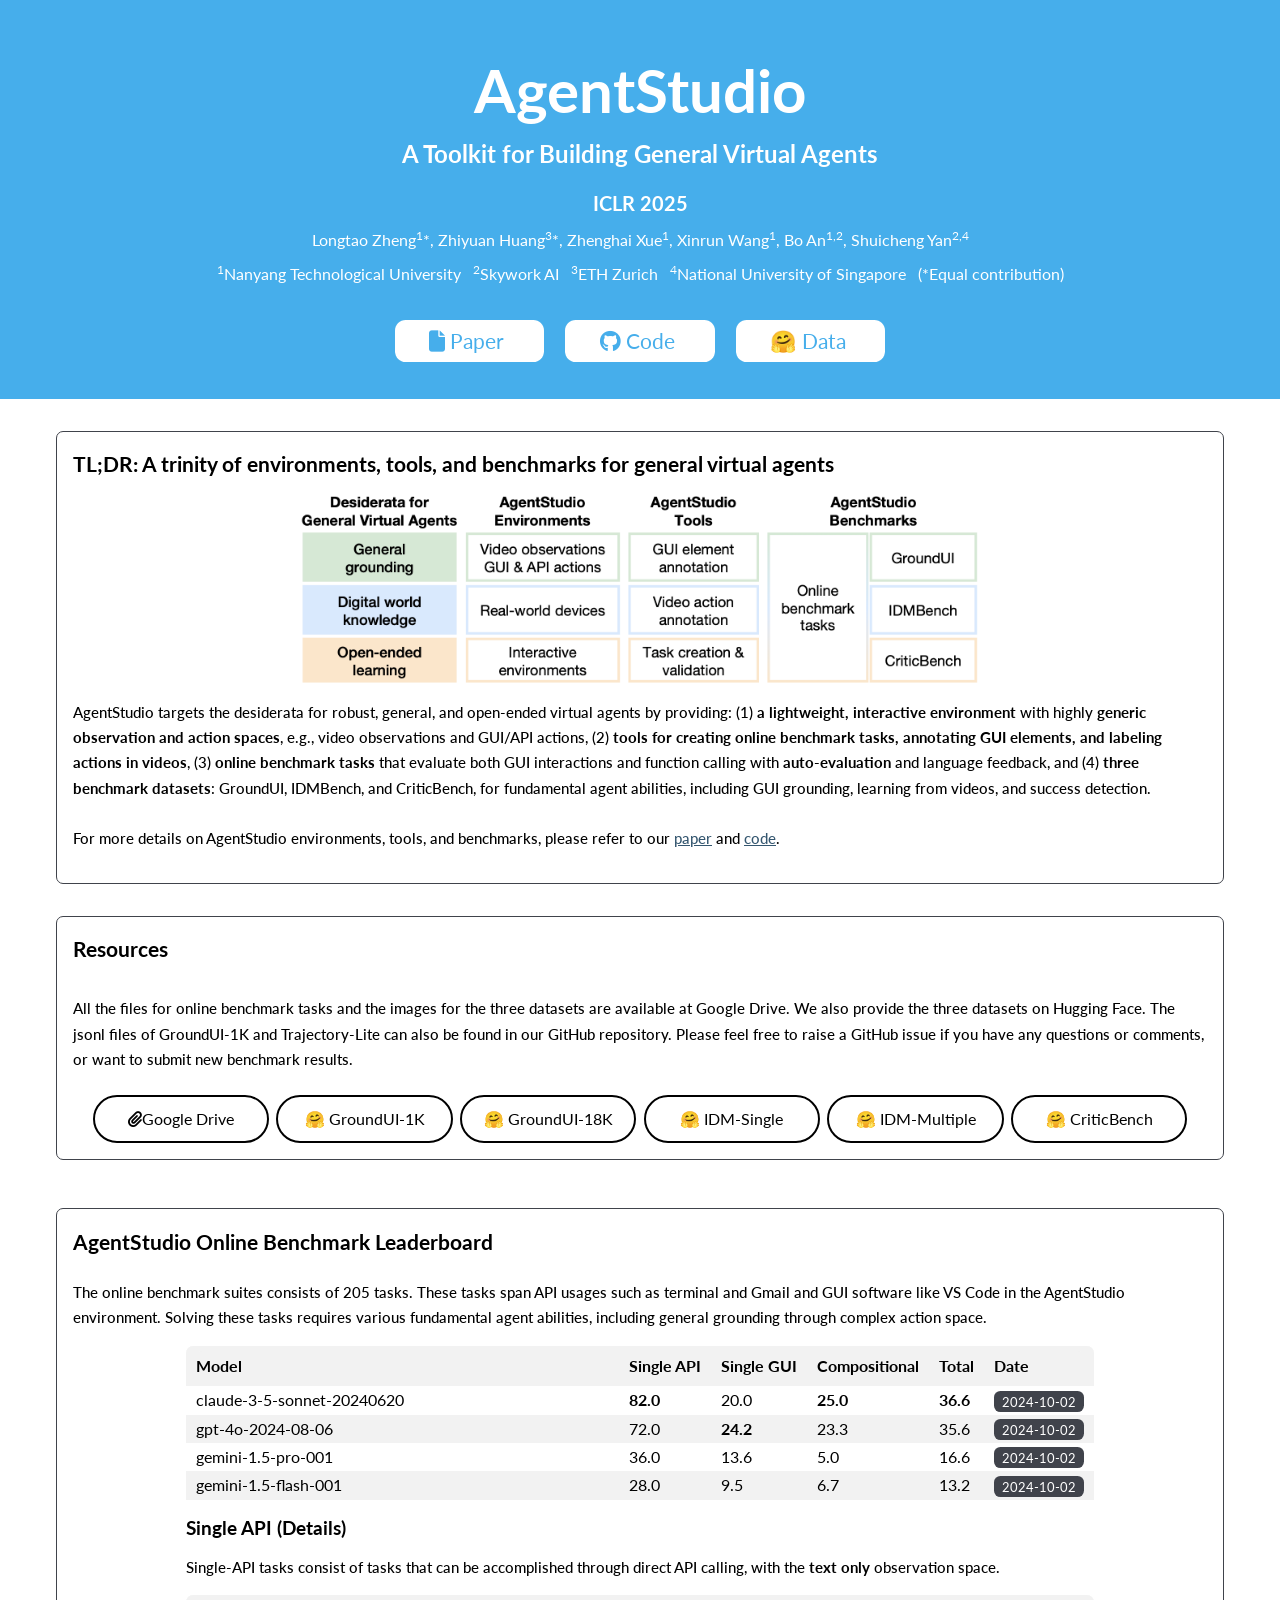
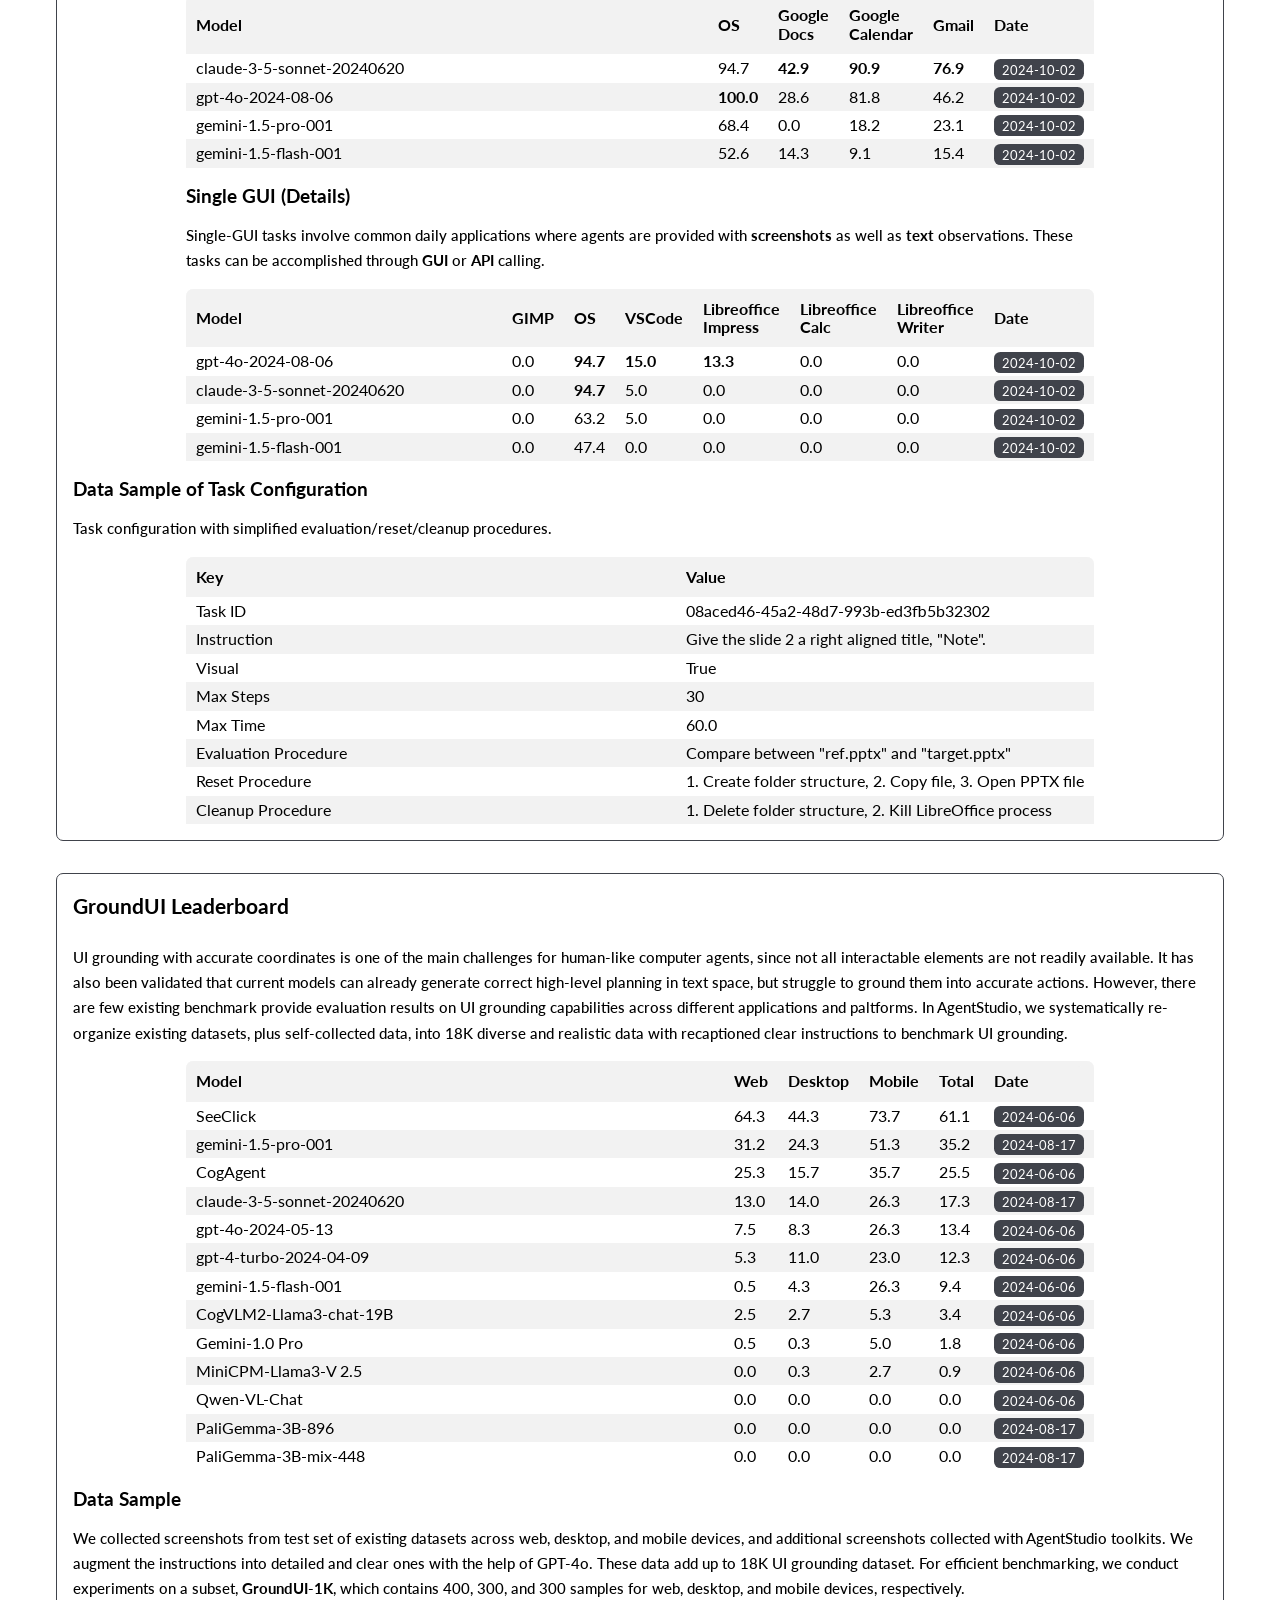
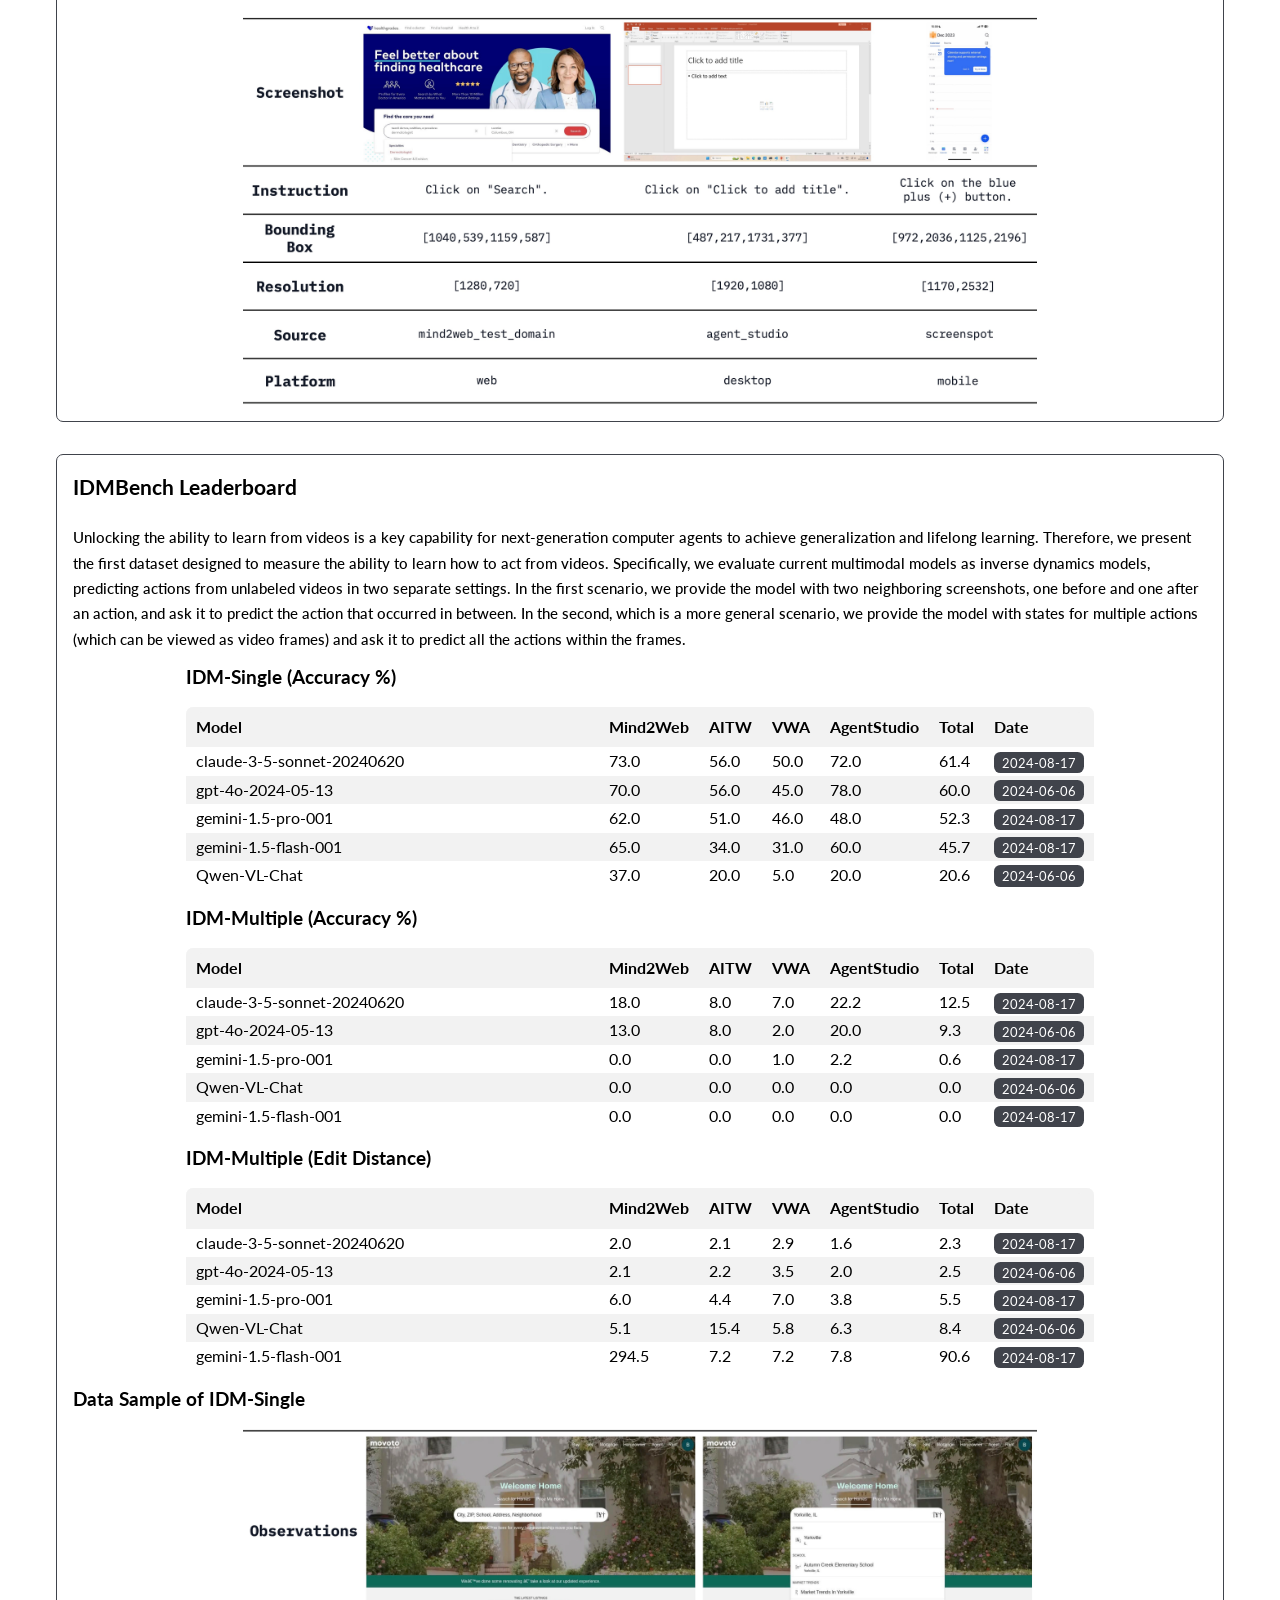
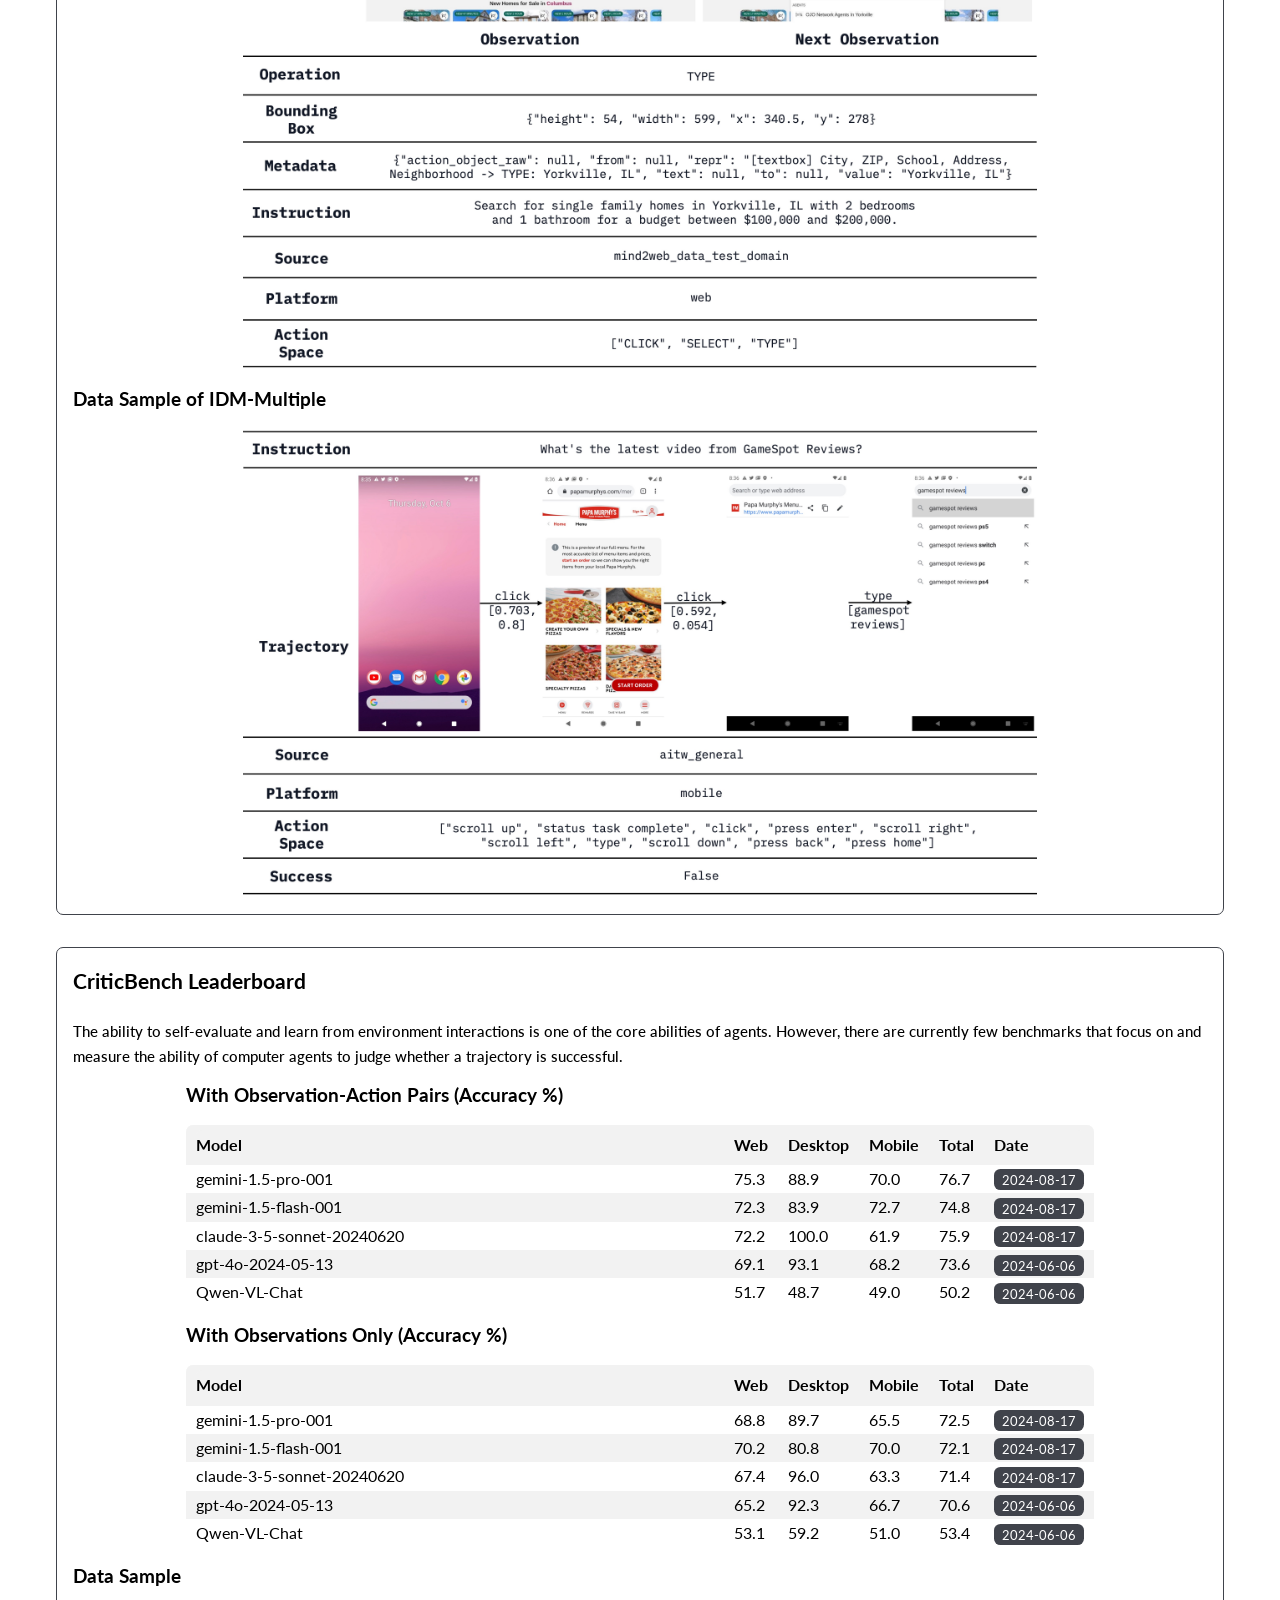
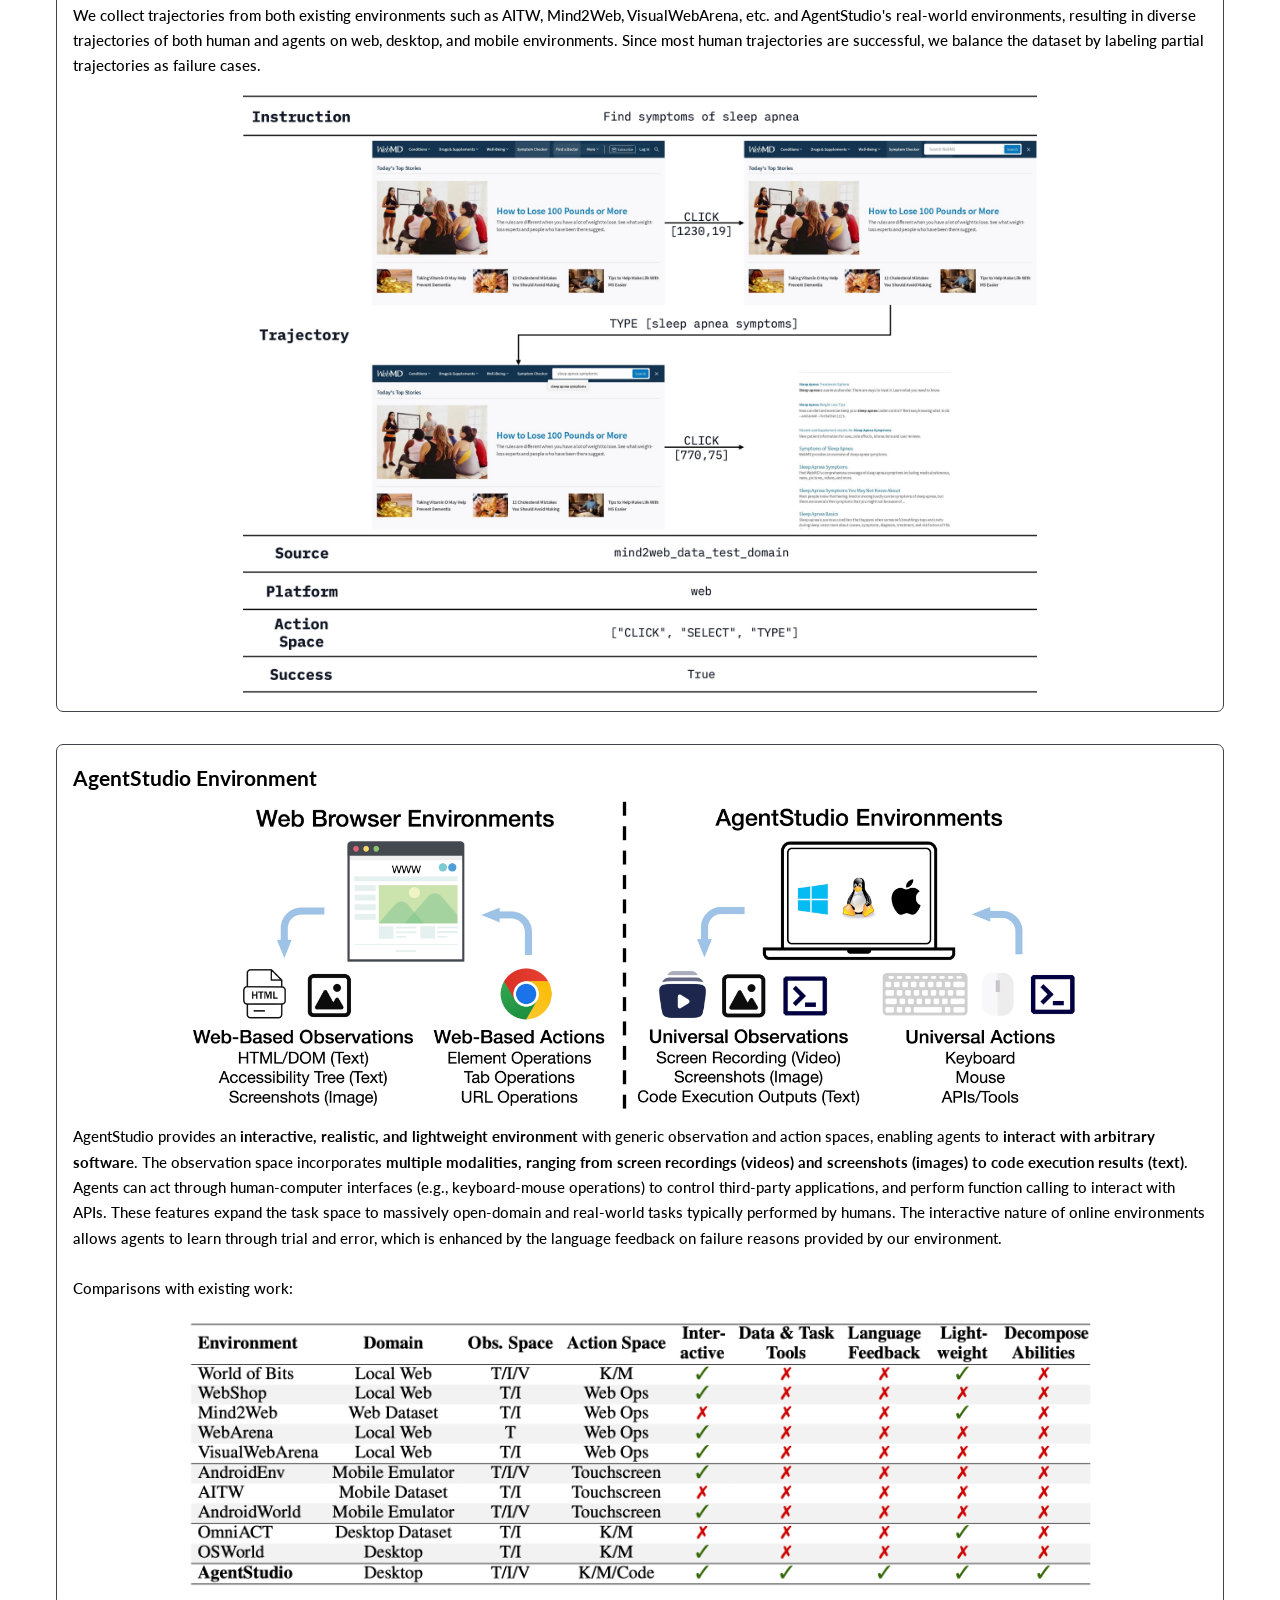
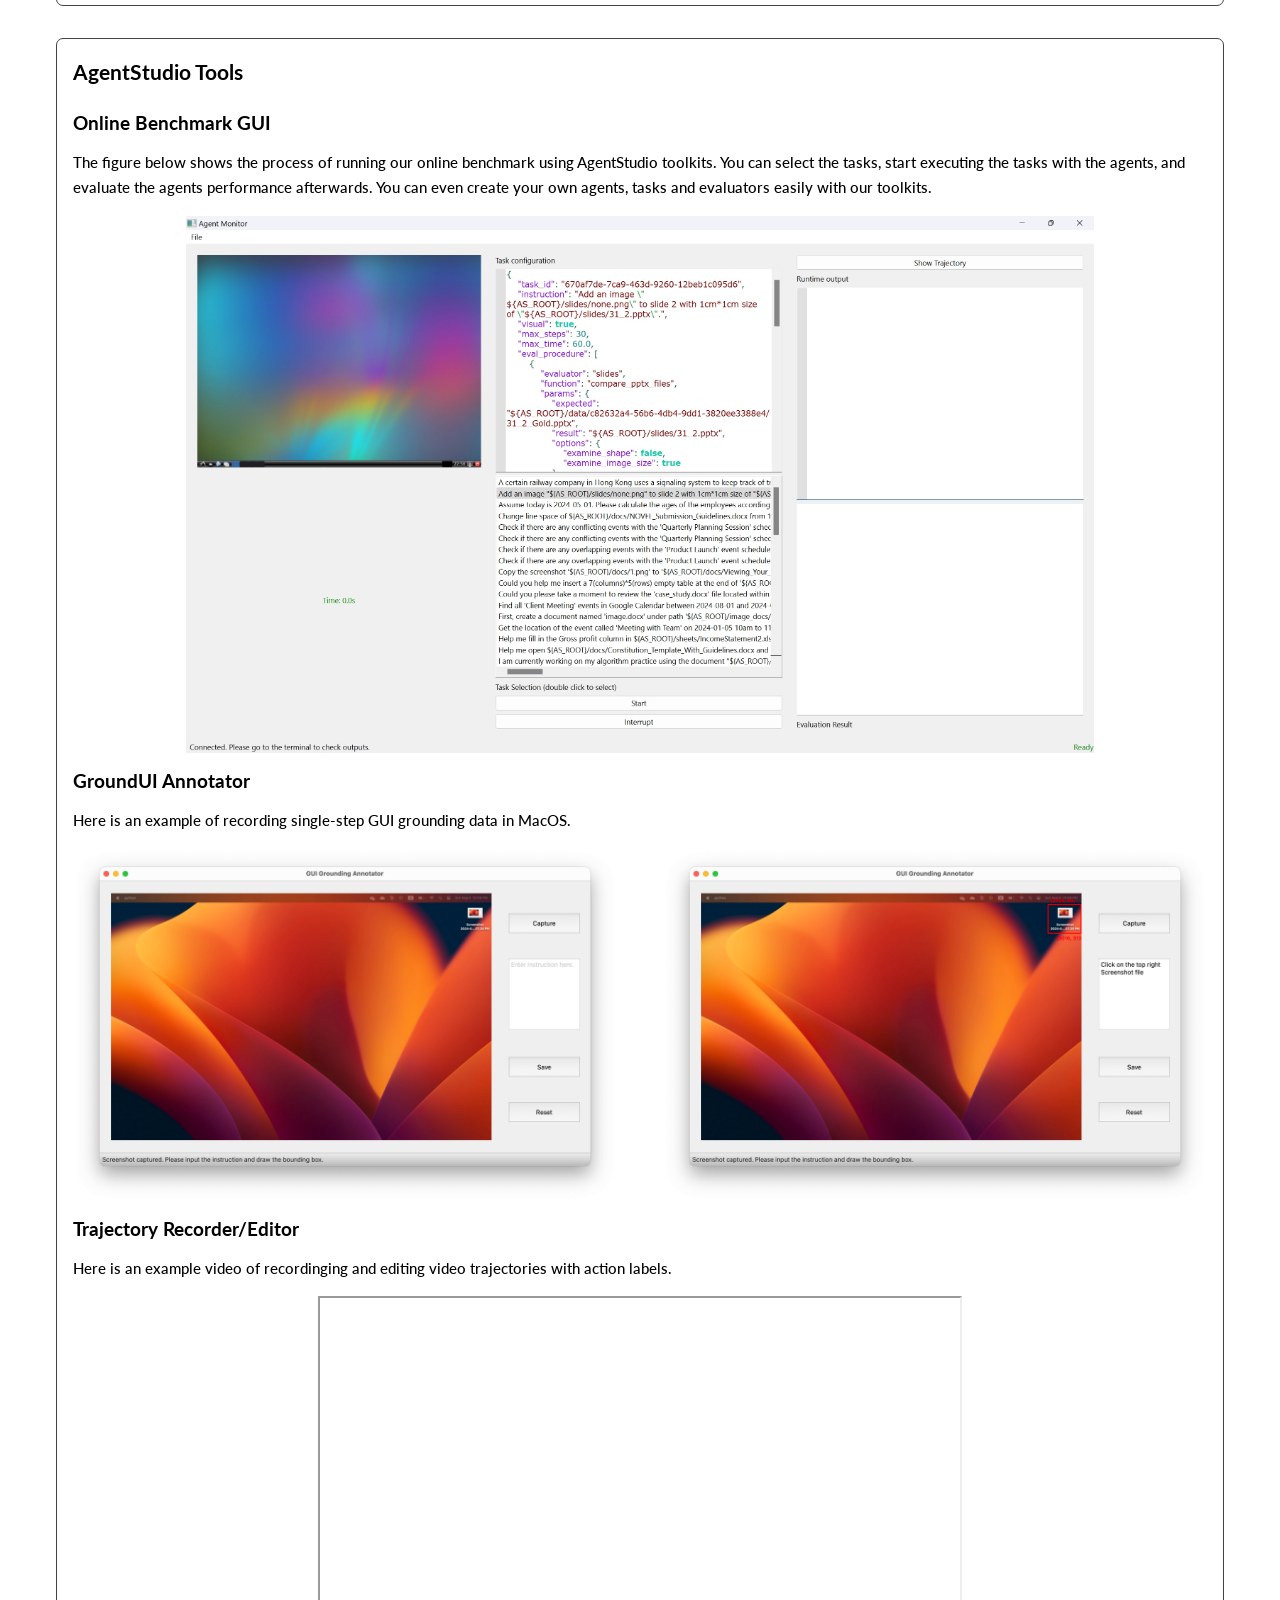
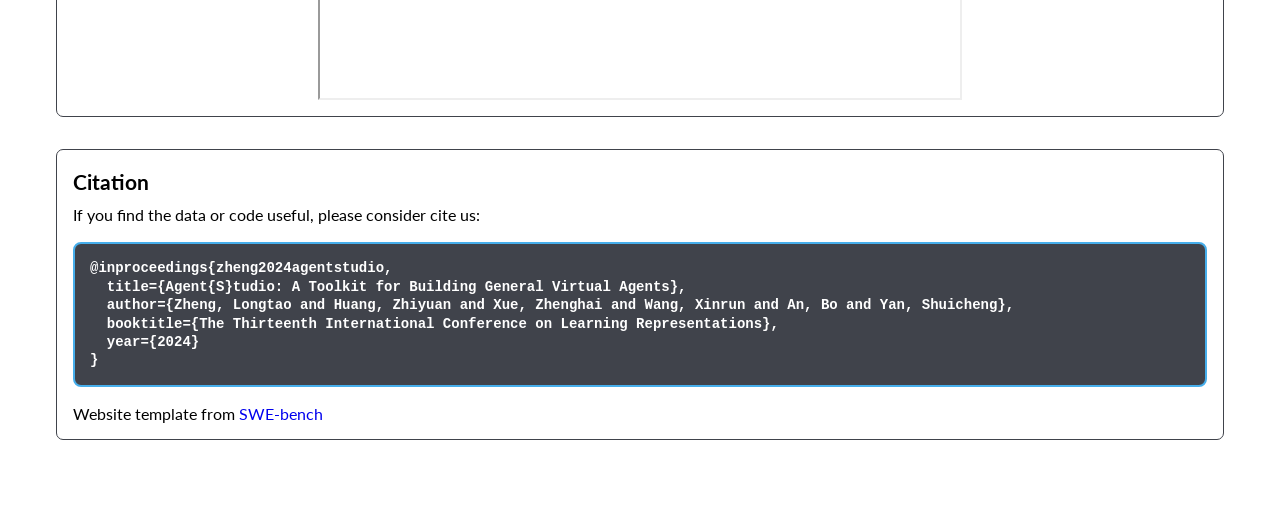
==== commit fa31f18e: "Update citation" ====
--- a/index.html
+++ b/index.html
@@ -1105,10 +1105,10 @@
         <div class="content-wrapper">
           <div class="content-box">
             <h2 class="text-title">Citation</h2>
-              If you find the data or code useful, please consider cite us: <br><br><pre id="citation"><code>@article{zheng2024agentstudio,
-  title={AgentStudio: A Toolkit for Building General Virtual Agents},
-  author={Longtao Zheng and Zhiyuan Huang and Zhenghai Xue and Xinrun Wang and Bo An and Shuicheng Yan},
-  journal={arXiv preprint arXiv:2403.17918},
+              If you find the data or code useful, please consider cite us: <br><br><pre id="citation"><code>@inproceedings{zheng2024agentstudio,
+  title={Agent{S}tudio: A Toolkit for Building General Virtual Agents},
+  author={Zheng, Longtao and Huang, Zhiyuan and Xue, Zhenghai and Wang, Xinrun and An, Bo and Yan, Shuicheng},
+  booktitle={The Thirteenth International Conference on Learning Representations},
   year={2024}
 }</code></pre>
           <br>
@@ -1151,4 +1151,4 @@
       div.grammarly-desktop-integration:before {
         content: attr(data-content);
       }
-    </style><div aria-label="grammarly-integration" role="group" tabindex="-1" class="grammarly-desktop-integration" data-content="{&quot;mode&quot;:&quot;full&quot;,&quot;isActive&quot;:true,&quot;isUserDisabled&quot;:false}"></div></template></grammarly-desktop-integration></html>+    </style><div aria-label="grammarly-integration" role="group" tabindex="-1" class="grammarly-desktop-integration" data-content="{&quot;mode&quot;:&quot;full&quot;,&quot;isActive&quot;:true,&quot;isUserDisabled&quot;:false}"></div></template></grammarly-desktop-integration></html>
